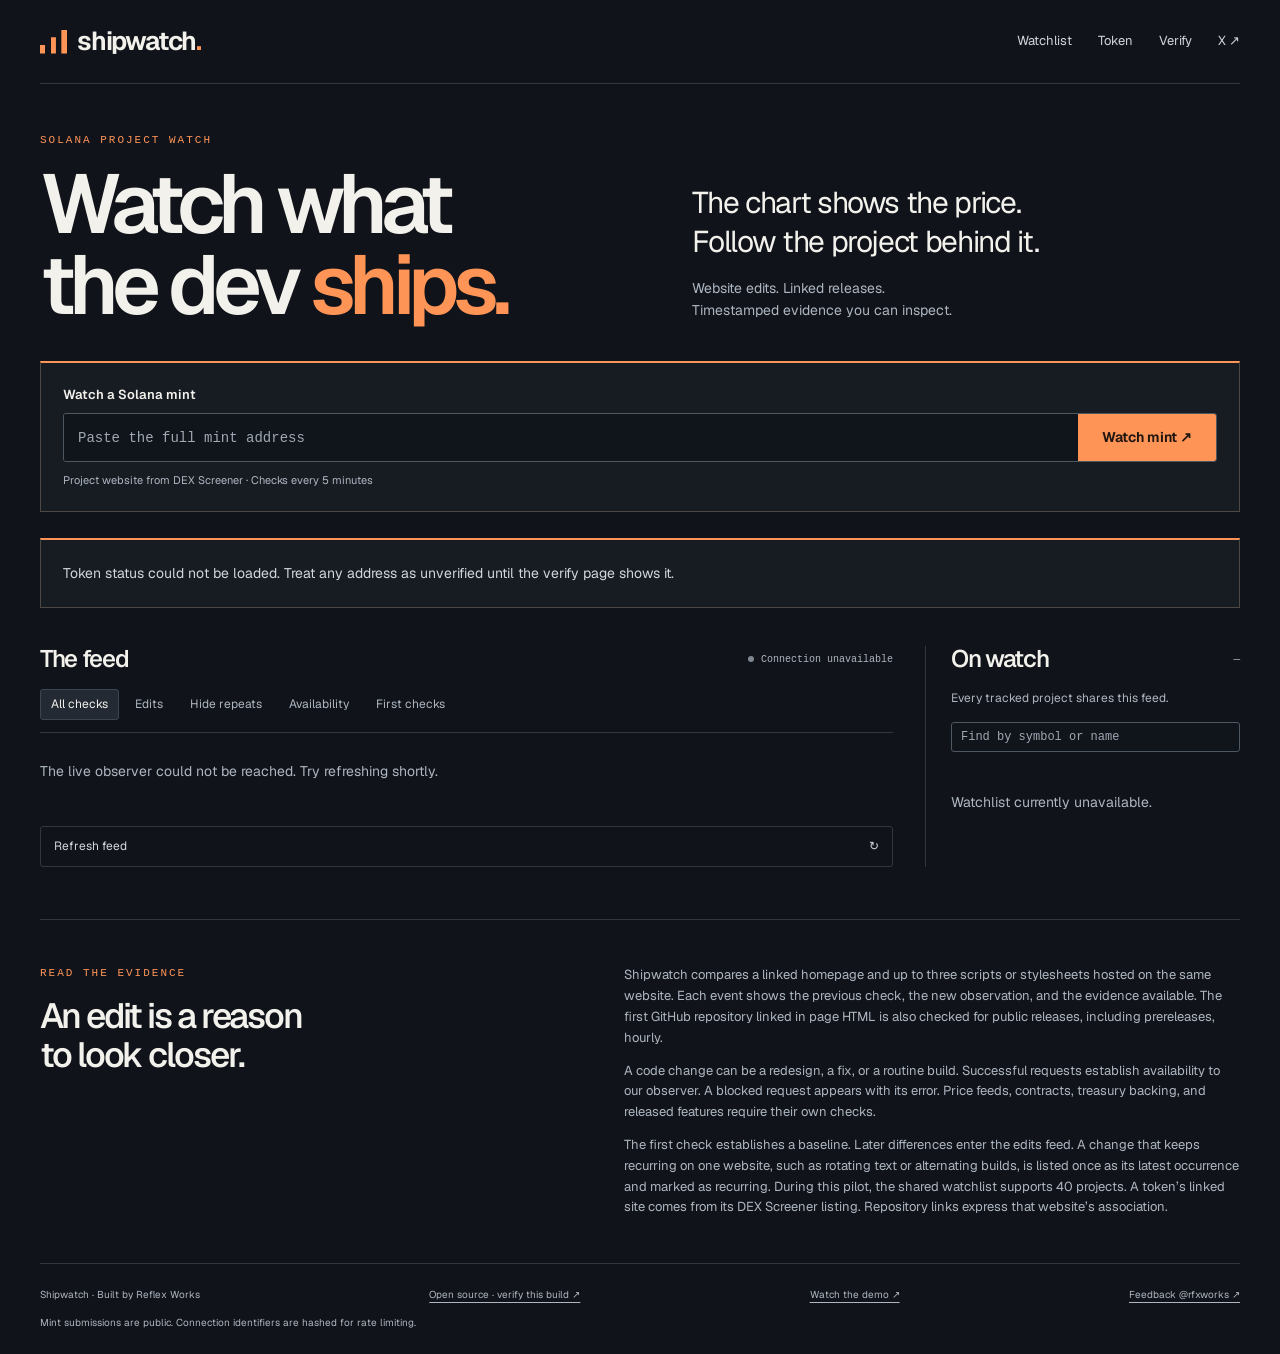
==== site/index.html @ b5063ec0 "Shipwatch 1.2.6: find a project on the watchlist by symbol or name A search field above the watchlis" ====
<!doctype html>
<html lang="en">
<head>
  <meta charset="utf-8">
  <meta name="viewport" content="width=device-width,initial-scale=1">
  <meta name="theme-color" content="#101319">
  <meta name="description" content="Watch the websites behind Solana tokens. Inspect page edits, code asset changes, and availability checks with timestamped evidence.">
  <meta property="og:title" content="Shipwatch — Watch what the dev ships">
  <meta property="og:description" content="Follow a Solana mint. Catch website edits and published code changes. Open the evidence.">
  <meta property="og:url" content="https://shipwatch.bwltd.kr/">
  <meta property="og:image" content="https://shipwatch.bwltd.kr/social.png">
  <meta name="twitter:card" content="summary_large_image">
  <title>Shipwatch — Watch what the dev ships</title>
  <link rel="icon" href="./favicon.png">
  <link rel="stylesheet" href="./style.css">
  <script type="module" src="./app.js"></script>
</head>
<body>
  <header class="header wrap">
    <a href="./" class="brand"><span class="brand-mark" aria-hidden="true"></span>shipwatch<span class="brand-period">.</span></a>
    <nav aria-label="Main"><a href="#watchlist">Watchlist</a><a href="#token">Token</a><a href="./verify.html">Verify</a><a href="https://x.com/rfxworks">X ↗</a></nav>
  </header>
  <main class="wrap">
    <section class="hero">
      <div><p class="eyebrow">SOLANA PROJECT WATCH</p><h1>Watch what<br>the dev <span>ships.</span></h1></div>
      <div class="hero-aside"><p>The chart shows the price.<br>Follow the project behind it.</p><p class="hero-detail">Website edits. Linked releases.<br>Timestamped evidence you can inspect.</p></div>
    </section>
    <form id="watch-form" class="watch-form">
      <label for="mint">Watch a Solana mint</label>
      <div class="watch-input"><input id="mint" name="mint" spellcheck="false" autocomplete="off" placeholder="Paste the full mint address" required minlength="32" maxlength="44"><button id="watch-submit" type="submit">Watch mint <span aria-hidden="true">↗</span></button></div>
      <div class="form-foot"><span>Project website from DEX Screener · Checks every 5 minutes</span><span id="form-status" role="status"></span></div>
    </form>
    <section id="token" class="token-strip" aria-label="Shipwatch token">
      <div id="token-panel" class="token-card" role="status" data-state="loading">Loading token status…</div>
    </section>
    <div class="workspace">
      <section class="feed" aria-labelledby="feed-heading">
        <div class="section-top"><h2 id="feed-heading">The feed</h2><div class="connection"><span id="connection-dot" aria-hidden="true"></span><span id="connection">Connecting</span></div></div>
        <div class="filters" role="group" aria-label="Filter observations">
          <button type="button" data-filter="all" aria-pressed="true" aria-label="All checks">All checks<span class="filter-count" aria-hidden="true"></span></button>
          <button type="button" data-filter="changes" aria-pressed="false" aria-label="Edits">Edits<span class="filter-count" aria-hidden="true"></span></button>
          <button type="button" data-filter="novel" aria-pressed="false" aria-label="Hide repeats">Hide repeats<span class="filter-count" aria-hidden="true"></span></button>
          <button type="button" data-filter="availability" aria-pressed="false" aria-label="Availability">Availability<span class="filter-count" aria-hidden="true"></span></button>
          <button type="button" data-filter="baseline" aria-pressed="false" aria-label="First checks">First checks<span class="filter-count" aria-hidden="true"></span></button>
        </div>
        <p id="project-filter" class="project-filter" hidden></p>
        <div id="feed-status" class="empty" role="status">Loading observations…</div>
        <ol id="events" class="events"></ol>
        <button id="refresh" class="refresh" type="button">Refresh feed <span aria-hidden="true">↻</span></button>
      </section>
      <aside id="watchlist" class="watchlist">
        <div class="section-top"><h2>On watch</h2><span id="watch-count">—</span></div>
        <p class="watchlist-note">Every tracked project shares this feed.</p>
        <input id="watch-search" class="watch-search" type="search" aria-label="Find a project on the watchlist" placeholder="Find by symbol or name" autocomplete="off" spellcheck="false">
        <ul id="targets"></ul>
        <p id="search-empty" class="watchlist-note" role="status" hidden>No project matches.</p>
        <p id="target-status" class="empty">Loading watchlist…</p>
      </aside>
    </div>
    <section class="coverage" id="coverage">
      <div><p class="eyebrow">READ THE EVIDENCE</p><h2>An edit is a reason<br>to look closer.</h2></div>
      <div><p>Shipwatch compares a linked homepage and up to three scripts or stylesheets hosted on the same website. Each event shows the previous check, the new observation, and the evidence available. The first GitHub repository linked in page HTML is also checked for public releases, including prereleases, hourly.</p><p>A code change can be a redesign, a fix, or a routine build. Successful requests establish availability to our observer. A blocked request appears with its error. Price feeds, contracts, treasury backing, and released features require their own checks.</p><p>The first check establishes a baseline. Later differences enter the edits feed. A change that keeps recurring on one website, such as rotating text or alternating builds, is listed once as its latest occurrence and marked as recurring. During this pilot, the shared watchlist supports 40 projects. A token’s linked site comes from its DEX Screener listing. Repository links express that website’s association.</p></div>
    </section>
  </main>
  <footer class="wrap footer"><span>Shipwatch · Built by Reflex Works</span><a id="build-link" href="./verify.html">Open source · verify this build ↗</a><a href="./demo.mp4">Watch the demo ↗</a><a href="https://x.com/rfxworks">Feedback @rfxworks ↗</a><span>Mint submissions are public. Connection identifiers are hashed for rate limiting.</span></footer>
  <noscript>Enable JavaScript to use the live watchlist and change feed.</noscript>
</body>
</html>
---- site/style.css ----
@font-face{font-family:Geist;src:url('./geist.woff2') format('woff2');font-weight:400 700;font-display:swap}
:root{color-scheme:dark;--bg:#101319;--panel:#171c23;--line:#303741;--soft:#aeb6c1;--ink:#f2f1ec;--orange:#ff9457;--green:#b5e97b;--red:#ff8a85;--mono:'Courier New',monospace}
*{box-sizing:border-box}
html{scroll-behavior:smooth}
body{margin:0;background:var(--bg);color:var(--ink);font:15px/1.6 Geist,Arial,sans-serif}
button,input{font:inherit}
button,a,input{touch-action:manipulation}
a{color:inherit;text-underline-offset:4px}
button{cursor:pointer}
:focus-visible{outline:2px solid var(--orange);outline-offset:4px}
[hidden]{display:none!important}
.wrap{width:min(1200px,calc(100% - 80px));margin-inline:auto}
.header{height:84px;display:flex;align-items:center;justify-content:space-between;border-bottom:1px solid var(--line)}
.brand{display:flex;align-items:center;text-decoration:none;font-size:26px;font-weight:650;letter-spacing:-1.2px}
.brand-period{color:var(--orange)}
.brand-mark{height:24px;width:27px;margin-right:10px;background:linear-gradient(90deg,var(--orange) 0 19%,transparent 19% 39%,var(--orange) 39% 59%,transparent 59% 79%,var(--orange) 79%);clip-path:polygon(0 65%,19% 65%,19% 100%,39% 100%,39% 32%,59% 32%,59% 100%,79% 100%,79% 0,100% 0,100% 100%,0 100%)}
nav{display:flex;gap:26px;color:#d0d5dd;font-size:13px}
nav a{text-decoration:none}
nav a:hover{text-decoration:underline}
.hero{display:grid;grid-template-columns:1.1fr 1fr;gap:50px;align-items:end;padding-block:48px 35px}
.eyebrow{font:11px/1.5 var(--mono);letter-spacing:2px;color:var(--orange);margin:0 0 14px}
h1,h2,h3,p{margin:0}
h1{font-size:clamp(55px,6.5vw,94px);letter-spacing:-.075em;line-height:.98;font-weight:600}
h1 span{color:var(--orange)}
.hero-aside{padding-bottom:4px}
.hero-aside>p:first-child{font-size:clamp(21px,2.5vw,30px);line-height:1.3;letter-spacing:-.045em}
.hero-detail{color:var(--soft);margin-top:16px;font-size:14px}
.watch-form{background:var(--panel);padding:22px;border:1px solid #4b4741;border-top:2px solid var(--orange)}
.watch-form>label{display:block;font-size:13px;margin-bottom:8px;font-weight:600}
.watch-input{display:flex;border:1px solid #4e5863;border-radius:3px;overflow:hidden}
.watch-input:focus-within{outline:2px solid var(--orange);outline-offset:2px}
.watch-input input{width:100%;min-width:0;border:0;outline:0;padding:14px;background:#10151b;color:var(--ink);font:14px var(--mono)}
.watch-input input::placeholder{color:#a0a8b3}
.watch-input button{white-space:nowrap;background:var(--orange);color:#20160f;font-size:14px;font-weight:650;border:0;padding:12px 24px}
.watch-input button:hover{background:#ffab7b}
button:disabled{cursor:default;opacity:.65}
.form-foot{display:flex;justify-content:space-between;gap:16px;margin-top:10px;font-size:11px;color:var(--soft)}
#form-status{color:var(--orange);text-align:right;max-width:55%}
#form-status.error{color:var(--red)}
.workspace{display:grid;grid-template-columns:minmax(0,1fr) 315px;gap:32px;margin-top:38px}
.section-top{display:flex;align-items:center;justify-content:space-between;gap:16px;padding-bottom:16px}
h2{font-size:24px;letter-spacing:-.055em;line-height:1.12;font-weight:550}
.connection{display:flex;align-items:center;gap:7px;color:var(--soft);font:10px var(--mono);text-align:right}
#connection-dot{width:6px;height:6px;border-radius:100%;background:#7f8791;flex-shrink:0}
#connection-dot.online{background:var(--green)}
.filters{display:flex;gap:5px;border-bottom:1px solid var(--line);padding-bottom:12px;overflow:auto}
.filters button{border:1px solid transparent;background:none;color:var(--soft);padding:5px 10px;border-radius:3px;font-size:12px;white-space:nowrap}
.filters button[aria-pressed=true]{color:var(--ink);background:#232a33;border-color:#3c4551}
.filter-count{margin-left:6px;font:10px var(--mono);color:var(--soft)}
.filter-count:empty{display:none}
.events{list-style:none;padding:0;margin:0}
.event{border-bottom:1px solid var(--line);padding:20px 0}
.event:target{outline:1px solid var(--orange);outline-offset:7px}
.event-top{display:flex;align-items:center;justify-content:space-between;gap:12px;font:11px var(--mono);color:var(--soft)}
.event-kind{color:var(--orange);display:flex;align-items:center;gap:7px}
.event-kind::before{content:"";display:inline-block;width:6px;height:6px;background:currentColor}
.event-repeat{color:var(--soft);border-left:1px solid var(--line);padding-left:7px;font-size:9px;letter-spacing:.04em}
.event-association{color:#ffd08f;border-left:1px solid var(--line);padding-left:7px;font-size:9px;letter-spacing:.04em}
.event[data-kind=baseline] .event-kind{color:#a8b2be}
.event[data-kind=recovered] .event-kind{color:var(--green)}
.event[data-kind=unavailable] .event-kind{color:var(--red)}
.event h3{font-size:20px;font-weight:550;letter-spacing:-.045em;margin-top:8px;overflow-wrap:anywhere}
.event h3 strong{color:var(--orange);font-size:13px;font-family:var(--mono);font-weight:400;margin-right:8px}
.event-summary{font-size:14px;color:#d1d6dd;margin-top:4px}
.event details{margin-top:13px;font-size:12px}
.event summary{cursor:pointer;color:#d5dce4;list-style:none}
.event summary::after{content:" +";color:var(--orange)}
.event details[open] summary::after{content:" −"}
.evidence{margin-top:10px;background:#191f27;border:1px solid var(--line);padding:14px;color:var(--soft)}
.evidence p+p{margin-top:6px}
.evidence-id{font:10px var(--mono);letter-spacing:.08em;color:var(--orange)}
.recurring-note{border-left:2px solid var(--orange);padding-left:9px;color:#d6dbe2}
.association-note{border-left:2px solid #ffd08f;padding-left:9px;color:#f0d7b4}
.evidence .added{color:var(--green)}
.evidence .removed{color:var(--red)}
.evidence p{overflow-wrap:anywhere}
.evidence a{color:#d9dfe6}
.hash{font-family:var(--mono);font-size:10px}
.event-links{display:flex;flex-wrap:wrap;gap:14px;margin-top:12px;color:#bdc5d0;font-size:11px}
.event-links button{padding:0;border:0;background:none;color:inherit;text-decoration:underline;font-size:inherit}
.empty{font-size:14px;color:var(--soft);padding:27px 0;min-height:70px}
.refresh{width:100%;display:flex;justify-content:space-between;border:1px solid var(--line);background:transparent;color:#d3d9e0;border-radius:3px;padding:10px 13px;margin-top:17px;font-size:12px}
.refresh:hover{background:#1c232c}
.watchlist{min-width:0;border-left:1px solid var(--line);padding-left:25px;scroll-margin-top:20px}
#watch-count{font:11px var(--mono);color:var(--soft)}
.watchlist-note{font-size:12px;color:var(--soft);margin-bottom:14px}
#targets{list-style:none;padding:0;margin:0}
.watch-search{display:block;width:100%;min-width:0;margin-bottom:12px;padding:7px 9px;background:#10151b;border:1px solid #4e5863;border-radius:3px;color:var(--ink);font:12px var(--mono)}
.watch-search::placeholder{color:#a0a8b3}
.target{border-top:1px solid var(--line);padding-block:15px;overflow-wrap:anywhere}
.target-heading{display:flex;justify-content:space-between;align-items:start;gap:10px}
.target h3{font-size:14px;font-weight:550}
.target-status{color:var(--green);font:10px var(--mono);padding-top:4px}
.target-status.unavailable{color:var(--red)}
.target-status.pending{color:#c4ced9}
.target-site{display:inline-block;font-size:12px;color:var(--soft);margin-top:5px;max-width:100%;overflow:hidden;text-overflow:ellipsis;white-space:nowrap}
.target-check{font:10px var(--mono);color:var(--soft);margin-top:7px}
.target-signal{display:block;margin-top:9px;color:var(--orange);font:10px var(--mono)}
.target-error{font-size:11px;color:#e4a29d;margin-top:6px}
.target:target{outline:1px solid var(--orange);outline-offset:7px}
.target-only{display:block;margin-top:9px;padding:0;border:0;background:none;color:#bdc5d0;font-size:11px;text-decoration:underline;text-align:left}
.target-only[aria-pressed=true]{color:var(--orange)}
.project-filter{display:flex;justify-content:space-between;align-items:center;gap:12px;padding:10px 12px;margin-top:12px;background:#191f27;border:1px solid var(--line);border-left:2px solid var(--orange);font-size:13px;overflow-wrap:anywhere}
.project-filter button{flex-shrink:0;padding:0;border:0;background:none;color:#d5dce4;font-size:12px;text-decoration:underline}
.coverage{display:grid;grid-template-columns:1fr 1.2fr;gap:70px;padding:45px 0;border-block:1px solid var(--line);margin-top:52px}
.coverage h2{font-size:35px;letter-spacing:-.06em}
.coverage>div>p:not(.eyebrow){color:var(--soft);font-size:13px}
.coverage>div>p+p{margin-top:12px}
.footer{display:flex;flex-wrap:wrap;justify-content:space-between;gap:12px;padding-block:23px;font-size:10px;color:var(--soft)}
.footer>span:last-child{width:100%}
@media(max-width:950px){.workspace{grid-template-columns:minmax(0,1fr) 260px;gap:24px}.hero{gap:25px}.watchlist{padding-left:20px}}
@media(max-width:680px){
 .wrap{width:calc(100% - 32px)}.header{height:65px}.brand{font-size:22px}.brand-mark{width:22px;height:21px}nav{gap:13px;font-size:11px}
 .hero{grid-template-columns:1fr;gap:22px;padding-block:33px 27px}h1{font-size:66px}.hero-aside{display:flex;gap:18px;align-items:start}.hero-aside>p:first-child{font-size:20px}.hero-detail{font-size:12px;margin:0;max-width:48%}
 .watch-form{padding:14px}.watch-input input{font-size:12px;padding:12px 9px}.watch-input button{padding:12px;font-size:12px}.form-foot{flex-direction:column;gap:5px}.form-foot>span:last-child{max-width:100%;text-align:left}.workspace{grid-template-columns:minmax(0,1fr);gap:30px;margin-top:29px}.feed{min-width:0}
 .watchlist{border-left:0;border-top:1px solid var(--line);padding:23px 0 0}.coverage{grid-template-columns:1fr;gap:24px;padding-block:31px;margin-top:35px}.coverage h2{font-size:32px}.event h3{font-size:19px}.connection{font-size:9px}
}
@media(max-width:360px){.hero-aside{display:block}.hero-detail{margin-top:12px;max-width:none}h1{font-size:59px}.filters button{padding-inline:7px}nav{gap:9px}}
@media(prefers-reduced-motion:reduce){html{scroll-behavior:auto}}
.verify-hero{padding-block:48px 34px;border-bottom:1px solid var(--line)}
.verify-lede{max-width:640px;margin-top:22px;color:#d0d5dd;font-size:17px;line-height:1.5}
.verify-block{display:grid;grid-template-columns:260px minmax(0,1fr);gap:48px;padding-block:36px;border-bottom:1px solid var(--line)}
.verify-label h2{font-size:22px}
.verify-body{min-width:0}
.verify-note{margin-top:14px;font-size:12px;color:var(--soft);max-width:660px}
.verify-note a{color:#d9dfe6}
code{font:12px var(--mono);color:#d9dfe6;background:#1c232c;padding:1px 5px;border-radius:2px}
.token-card{background:var(--panel);border:1px solid #4b4741;border-top:2px solid var(--orange);padding:22px;font-size:14px;color:#d1d6dd}
.token-card p+p{margin-top:8px}
.token-tag{font:11px var(--mono);letter-spacing:2px;color:var(--orange)}
.token-card[data-state=live]{border-top-color:var(--green)}
.token-card[data-state=live] .token-tag{color:var(--green)}
.token-headline{font-size:24px;letter-spacing:-.045em;color:var(--ink);font-weight:550;line-height:1.2}
.token-mint{font:15px var(--mono);color:var(--ink);overflow-wrap:anywhere;background:#10151b;border:1px solid #4e5863;border-radius:3px;padding:12px}
.token-links{display:flex;flex-wrap:wrap;gap:16px;font-size:12px;align-items:center}
.token-links button{background:var(--orange);color:#20160f;border:0;border-radius:3px;padding:8px 14px;font-size:12px;font-weight:650}
.token-card .facts{margin-block:14px}
.token-strip{margin-top:26px;scroll-margin-top:20px}
.token-strip .token-card{display:grid;grid-template-columns:minmax(0,.8fr) minmax(0,1.3fr);gap:32px;align-items:start}
.token-strip .token-card[data-state=loading],.token-strip .token-card[data-state=unknown]{display:block}
.token-strip .token-headline{margin-top:10px;font-size:28px}
.token-when{font:11px var(--mono);color:var(--soft)}
.token-mint a{text-decoration:none}
.token-mint a:hover{text-decoration:underline}
.token-detail p+p{margin-top:10px}
@media(max-width:820px){.token-strip .token-card{grid-template-columns:1fr;gap:16px}.token-strip .token-headline{font-size:24px}.token-strip .token-mint{font-size:13px;padding:10px}}
.facts{margin:0;border-top:1px solid var(--line)}
.facts>div{display:grid;grid-template-columns:150px minmax(0,1fr);gap:16px;padding:10px 0;border-bottom:1px solid var(--line);font-size:13px}
.facts dt{color:var(--soft);font:11px/1.9 var(--mono);letter-spacing:.04em;text-transform:uppercase}
.facts dd{margin:0;overflow-wrap:anywhere;color:#d9dfe6}
.facts .hash{font-size:11px}
.verify-result{font-size:15px;padding:12px 14px;border:1px solid var(--line);border-left:3px solid #7f8791;background:#171c23;color:#d1d6dd;margin-bottom:16px}
.verify-result.ok{border-left-color:var(--green);color:var(--ink)}
.verify-result.warn{border-left-color:#ffd08f}
.verify-result.bad{border-left-color:var(--red);color:var(--ink)}
.hash-table{width:100%;border-collapse:collapse;font-size:12px}
.hash-table th{text-align:left;font:10px var(--mono);letter-spacing:.08em;text-transform:uppercase;color:var(--soft);font-weight:400;padding:0 12px 8px 0;border-bottom:1px solid var(--line)}
.hash-table td{padding:8px 12px 8px 0;border-bottom:1px solid var(--line);vertical-align:top;overflow-wrap:anywhere}
.hash-table td:last-child{white-space:nowrap;font:11px var(--mono)}
.hash-table .ok{color:var(--green)}
.hash-table .bad{color:var(--red)}
.hash-table .pending{color:var(--soft)}
.commands{margin:0;background:#10151b;border:1px solid var(--line);padding:16px;overflow-x:auto;font:12px/1.7 var(--mono);color:#d9dfe6;white-space:pre}
@media(max-width:820px){.verify-block{grid-template-columns:1fr;gap:16px;padding-block:28px}.verify-lede{font-size:15px}.facts>div{grid-template-columns:1fr;gap:2px}.hash-table td:nth-child(2),.hash-table th:nth-child(2){display:none}}
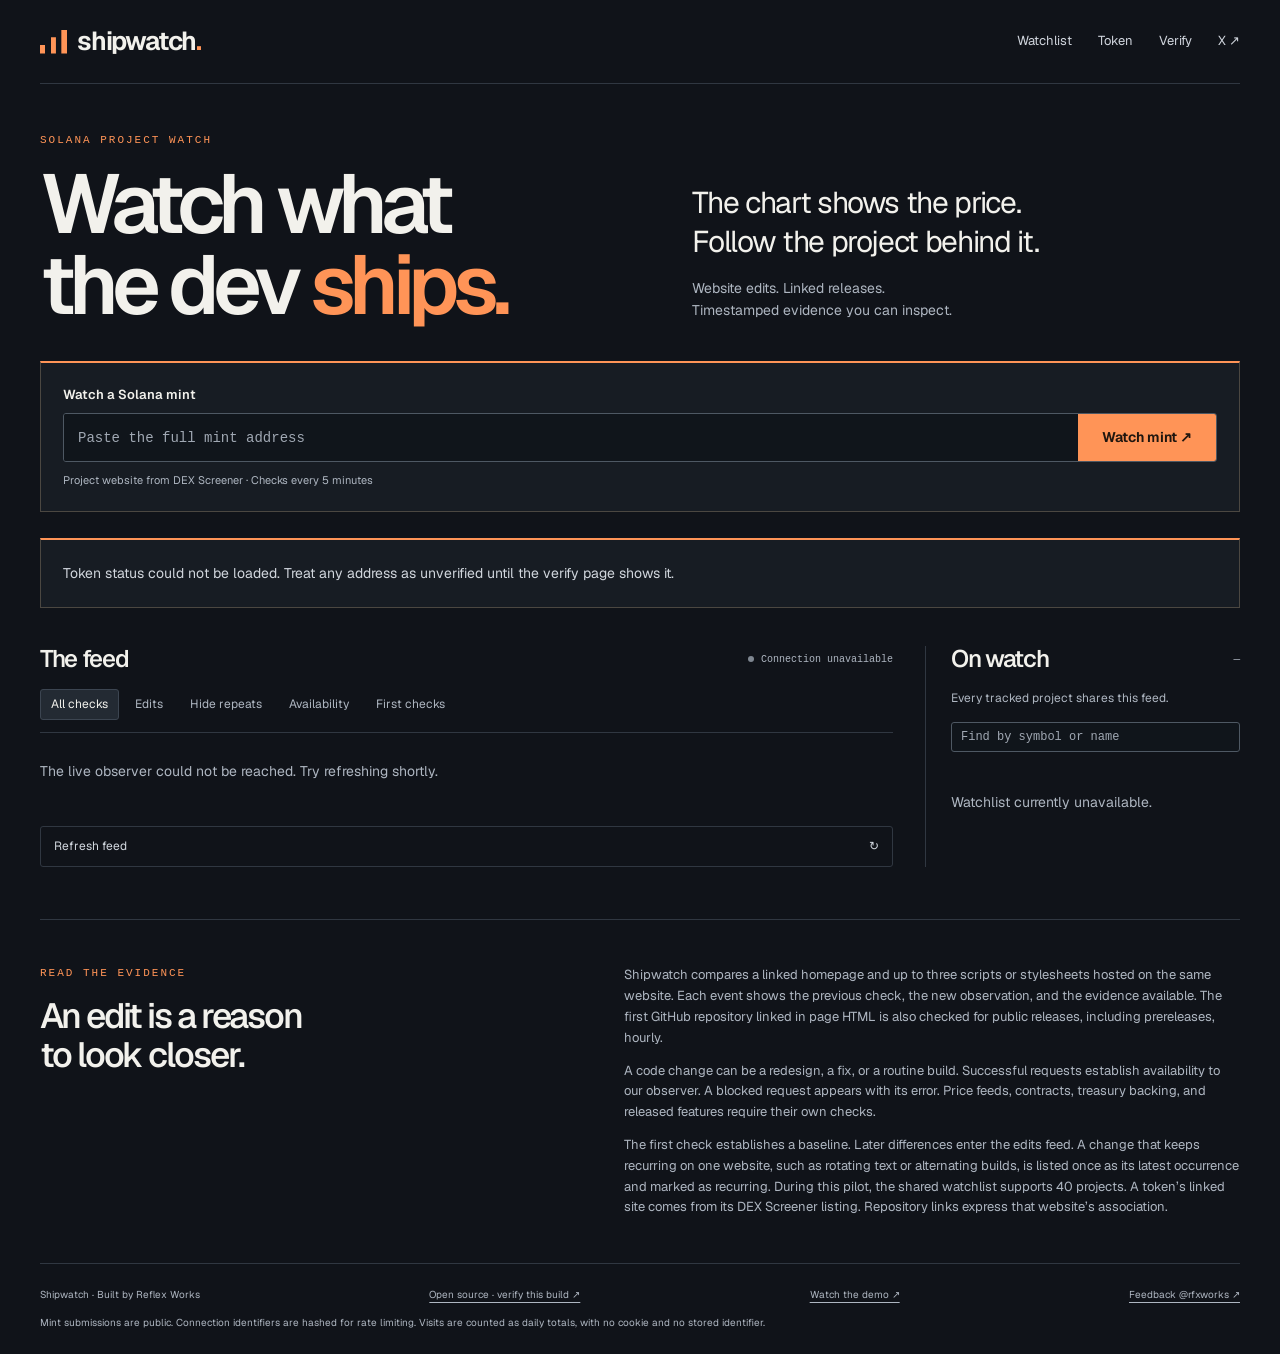
==== commit c6fe23d1: "Shipwatch 1.2.10: count visits without cookies or stored identifiers The site now counts how often i" ====
--- a/site/index.html
+++ b/site/index.html
@@ -14,6 +14,7 @@
   <link rel="icon" href="./favicon.png">
   <link rel="stylesheet" href="./style.css">
   <script type="module" src="./app.js"></script>
+  <script type="module" src="./visit.js"></script>
 </head>
 <body>
   <header class="header wrap">
@@ -62,7 +63,7 @@
       <div><p>Shipwatch compares a linked homepage and up to three scripts or stylesheets hosted on the same website. Each event shows the previous check, the new observation, and the evidence available. The first GitHub repository linked in page HTML is also checked for public releases, including prereleases, hourly.</p><p>A code change can be a redesign, a fix, or a routine build. Successful requests establish availability to our observer. A blocked request appears with its error. Price feeds, contracts, treasury backing, and released features require their own checks.</p><p>The first check establishes a baseline. Later differences enter the edits feed. A change that keeps recurring on one website, such as rotating text or alternating builds, is listed once as its latest occurrence and marked as recurring. During this pilot, the shared watchlist supports 40 projects. A token’s linked site comes from its DEX Screener listing. Repository links express that website’s association.</p></div>
     </section>
   </main>
-  <footer class="wrap footer"><span>Shipwatch · Built by Reflex Works</span><a id="build-link" href="./verify.html">Open source · verify this build ↗</a><a href="./demo.mp4">Watch the demo ↗</a><a href="https://x.com/rfxworks">Feedback @rfxworks ↗</a><span>Mint submissions are public. Connection identifiers are hashed for rate limiting.</span></footer>
+  <footer class="wrap footer"><span>Shipwatch · Built by Reflex Works</span><a id="build-link" href="./verify.html">Open source · verify this build ↗</a><a href="./demo.mp4">Watch the demo ↗</a><a href="https://x.com/rfxworks">Feedback @rfxworks ↗</a><span>Mint submissions are public. Connection identifiers are hashed for rate limiting. Visits are counted as daily totals, with no cookie and no stored identifier.</span></footer>
   <noscript>Enable JavaScript to use the live watchlist and change feed.</noscript>
 </body>
 </html>
--- a/site/style.css
+++ b/site/style.css
@@ -94,8 +94,11 @@
 .target-status.unavailable{color:var(--red)}
 .target-status.pending{color:#c4ced9}
 .target-site{display:inline-block;font-size:12px;color:var(--soft);margin-top:5px;max-width:100%;overflow:hidden;text-overflow:ellipsis;white-space:nowrap}
+.target-links{display:flex;flex-wrap:wrap;gap:4px 12px;margin-top:4px;font-size:11px;color:#bdc5d0;min-width:0;overflow-wrap:anywhere}
 .target-check{font:10px var(--mono);color:var(--soft);margin-top:7px}
 .target-signal{display:block;margin-top:9px;color:var(--orange);font:10px var(--mono)}
+.target-unchanged{margin-top:9px;font:10px var(--mono);color:var(--soft);min-width:0;overflow-wrap:anywhere}
+.target-reason{font-size:12px;color:var(--ink);margin-top:8px;min-width:0;overflow-wrap:anywhere}
 .target-error{font-size:11px;color:#e4a29d;margin-top:6px}
 .target:target{outline:1px solid var(--orange);outline-offset:7px}
 .target-only{display:block;margin-top:9px;padding:0;border:0;background:none;color:#bdc5d0;font-size:11px;text-decoration:underline;text-align:left}
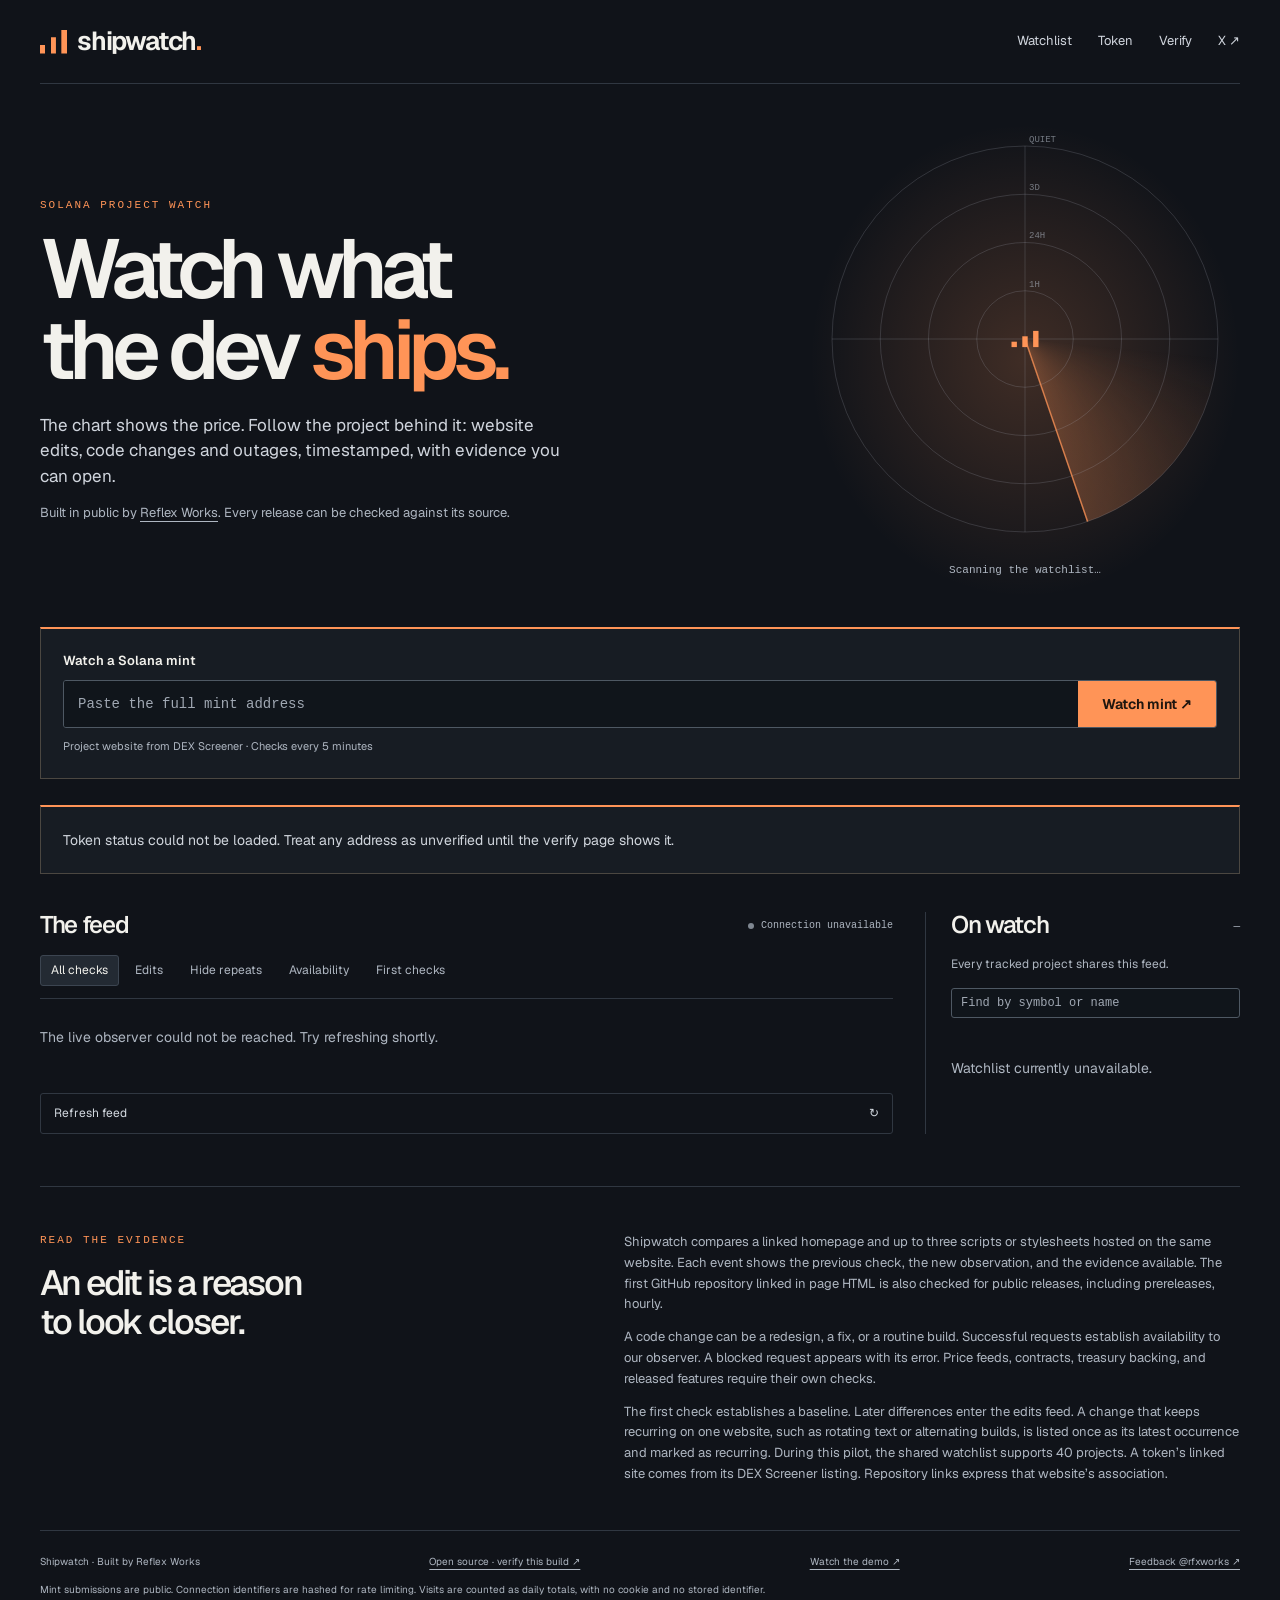
==== commit 7ec743eb: "Shipwatch 1.3.0: a live radar of the watchlist on the home page The home page now opens with a radar" ====
--- a/site/index.html
+++ b/site/index.html
@@ -23,8 +23,16 @@
   </header>
   <main class="wrap">
     <section class="hero">
-      <div><p class="eyebrow">SOLANA PROJECT WATCH</p><h1>Watch what<br>the dev <span>ships.</span></h1></div>
-      <div class="hero-aside"><p>The chart shows the price.<br>Follow the project behind it.</p><p class="hero-detail">Website edits. Linked releases.<br>Timestamped evidence you can inspect.</p></div>
+      <div class="hero-copy">
+        <p class="eyebrow">SOLANA PROJECT WATCH</p>
+        <h1>Watch what<br>the dev <span>ships.</span></h1>
+        <p class="hero-lede">The chart shows the price. Follow the project behind it: website edits, code changes and outages, timestamped, with evidence you can open.</p>
+        <p class="hero-maker">Built in public by <a href="https://x.com/rfxworks">Reflex Works</a>. <span id="hero-release">Every release can be checked against its source.</span></p>
+      </div>
+      <div class="radar">
+        <canvas id="radar" role="img" aria-label="Radar of the watched projects. Each dot is one project; the nearer the centre, the more recently its site changed. The watchlist below holds the same information as text."></canvas>
+        <p id="radar-readout" class="radar-readout" role="status">Scanning the watchlist…</p>
+      </div>
     </section>
     <form id="watch-form" class="watch-form">
       <label for="mint">Watch a Solana mint</label>
--- a/site/style.css
+++ b/site/style.css
@@ -17,14 +17,18 @@
 nav{display:flex;gap:26px;color:#d0d5dd;font-size:13px}
 nav a{text-decoration:none}
 nav a:hover{text-decoration:underline}
-.hero{display:grid;grid-template-columns:1.1fr 1fr;gap:50px;align-items:end;padding-block:48px 35px}
+.hero{display:grid;grid-template-columns:1.1fr 1fr;gap:50px;align-items:center;padding-block:40px 30px}
 .eyebrow{font:11px/1.5 var(--mono);letter-spacing:2px;color:var(--orange);margin:0 0 14px}
 h1,h2,h3,p{margin:0}
 h1{font-size:clamp(55px,6.5vw,94px);letter-spacing:-.075em;line-height:.98;font-weight:600}
 h1 span{color:var(--orange)}
-.hero-aside{padding-bottom:4px}
-.hero-aside>p:first-child{font-size:clamp(21px,2.5vw,30px);line-height:1.3;letter-spacing:-.045em}
-.hero-detail{color:var(--soft);margin-top:16px;font-size:14px}
+.hero-copy{min-width:0}
+.hero-lede{margin-top:22px;max-width:520px;color:#d0d5dd;font-size:17px;line-height:1.5}
+.hero-maker{margin-top:14px;font-size:13px;color:var(--soft)}
+.radar{position:relative;justify-self:end;width:min(100%,430px);min-width:0}
+.radar::before{content:"";position:absolute;inset:0;background:radial-gradient(closest-side,rgba(255,148,87,.20),transparent 100%);pointer-events:none}
+.radar canvas{position:relative;display:block;width:100%;aspect-ratio:1;touch-action:manipulation}
+.radar-readout{position:relative;margin-top:8px;min-height:3.2em;font:11px/1.6 var(--mono);color:var(--soft);text-align:center;overflow-wrap:anywhere}
 .watch-form{background:var(--panel);padding:22px;border:1px solid #4b4741;border-top:2px solid var(--orange)}
 .watch-form>label{display:block;font-size:13px;margin-bottom:8px;font-weight:600}
 .watch-input{display:flex;border:1px solid #4e5863;border-radius:3px;overflow:hidden}
@@ -114,11 +118,11 @@
 @media(max-width:950px){.workspace{grid-template-columns:minmax(0,1fr) 260px;gap:24px}.hero{gap:25px}.watchlist{padding-left:20px}}
 @media(max-width:680px){
  .wrap{width:calc(100% - 32px)}.header{height:65px}.brand{font-size:22px}.brand-mark{width:22px;height:21px}nav{gap:13px;font-size:11px}
- .hero{grid-template-columns:1fr;gap:22px;padding-block:33px 27px}h1{font-size:66px}.hero-aside{display:flex;gap:18px;align-items:start}.hero-aside>p:first-child{font-size:20px}.hero-detail{font-size:12px;margin:0;max-width:48%}
+ .hero{grid-template-columns:1fr;gap:18px;padding-block:30px 22px}h1{font-size:66px}.hero-lede{font-size:15px;margin-top:16px}.radar{justify-self:center;width:min(100%,340px)}
  .watch-form{padding:14px}.watch-input input{font-size:12px;padding:12px 9px}.watch-input button{padding:12px;font-size:12px}.form-foot{flex-direction:column;gap:5px}.form-foot>span:last-child{max-width:100%;text-align:left}.workspace{grid-template-columns:minmax(0,1fr);gap:30px;margin-top:29px}.feed{min-width:0}
  .watchlist{border-left:0;border-top:1px solid var(--line);padding:23px 0 0}.coverage{grid-template-columns:1fr;gap:24px;padding-block:31px;margin-top:35px}.coverage h2{font-size:32px}.event h3{font-size:19px}.connection{font-size:9px}
 }
-@media(max-width:360px){.hero-aside{display:block}.hero-detail{margin-top:12px;max-width:none}h1{font-size:59px}.filters button{padding-inline:7px}nav{gap:9px}}
+@media(max-width:360px){h1{font-size:59px}.filters button{padding-inline:7px}nav{gap:9px}}
 @media(prefers-reduced-motion:reduce){html{scroll-behavior:auto}}
 .verify-hero{padding-block:48px 34px;border-bottom:1px solid var(--line)}
 .verify-lede{max-width:640px;margin-top:22px;color:#d0d5dd;font-size:17px;line-height:1.5}
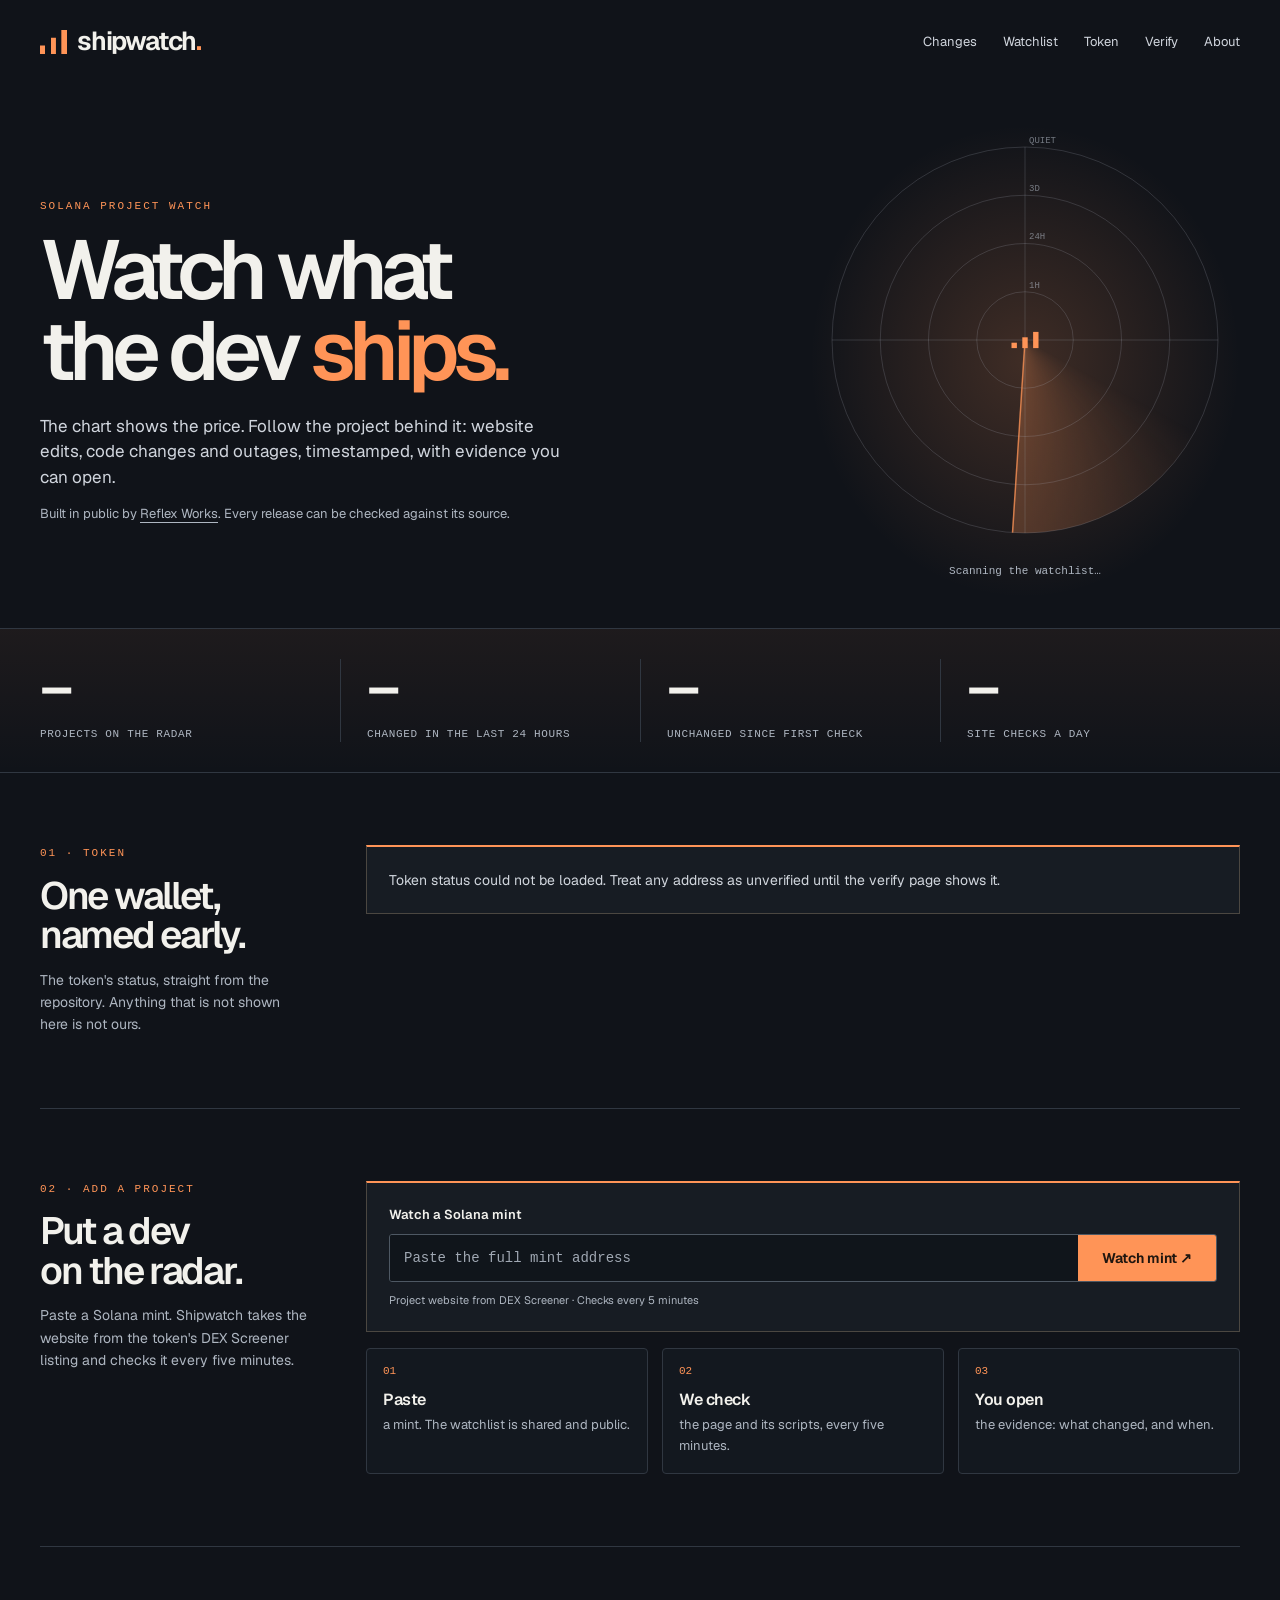
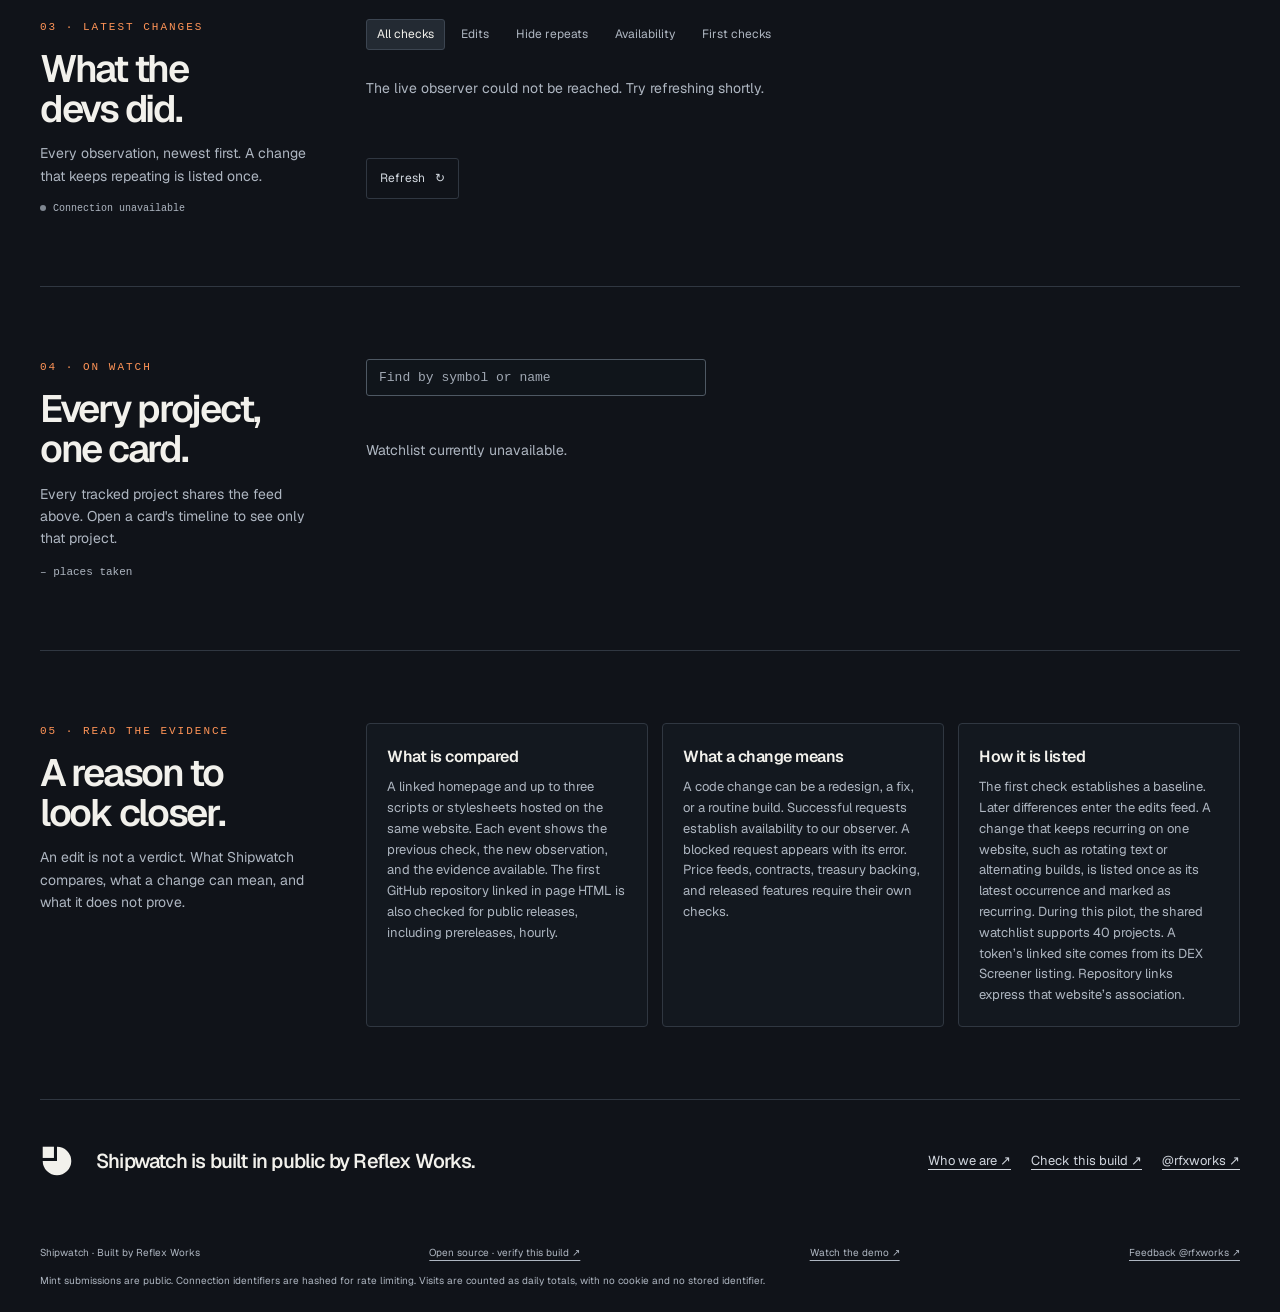
==== commit 93cfa8ac: "Shipwatch 1.4.0: the home page in blocks, and a page about Reflex Works The home page is now a seque" ====
--- a/site/index.html
+++ b/site/index.html
@@ -13,62 +13,120 @@
   <title>Shipwatch — Watch what the dev ships</title>
   <link rel="icon" href="./favicon.png">
   <link rel="stylesheet" href="./style.css">
+  <script type="module" src="./motion.js"></script>
   <script type="module" src="./app.js"></script>
   <script type="module" src="./visit.js"></script>
 </head>
 <body>
-  <header class="header wrap">
-    <a href="./" class="brand"><span class="brand-mark" aria-hidden="true"></span>shipwatch<span class="brand-period">.</span></a>
-    <nav aria-label="Main"><a href="#watchlist">Watchlist</a><a href="#token">Token</a><a href="./verify.html">Verify</a><a href="https://x.com/rfxworks">X ↗</a></nav>
+  <div class="progress" aria-hidden="true"></div>
+  <header class="header" id="top">
+    <div class="wrap header-in">
+      <a href="./" class="brand"><span class="brand-mark" aria-hidden="true"></span>shipwatch<span class="brand-period">.</span></a>
+      <nav aria-label="Main"><a href="#changes" data-spy="changes">Changes</a><a href="#watchlist" data-spy="watching">Watchlist</a><a href="#token" data-spy="token">Token</a><a href="./verify.html">Verify</a><a href="./about.html">About</a></nav>
+    </div>
   </header>
-  <main class="wrap">
-    <section class="hero">
+  <main>
+    <section class="hero wrap">
       <div class="hero-copy">
         <p class="eyebrow">SOLANA PROJECT WATCH</p>
         <h1>Watch what<br>the dev <span>ships.</span></h1>
         <p class="hero-lede">The chart shows the price. Follow the project behind it: website edits, code changes and outages, timestamped, with evidence you can open.</p>
-        <p class="hero-maker">Built in public by <a href="https://x.com/rfxworks">Reflex Works</a>. <span id="hero-release">Every release can be checked against its source.</span></p>
+        <p class="hero-maker">Built in public by <a href="./about.html">Reflex Works</a>. <span id="hero-release">Every release can be checked against its source.</span></p>
       </div>
       <div class="radar">
         <canvas id="radar" role="img" aria-label="Radar of the watched projects. Each dot is one project; the nearer the centre, the more recently its site changed. The watchlist below holds the same information as text."></canvas>
         <p id="radar-readout" class="radar-readout" role="status">Scanning the watchlist…</p>
       </div>
     </section>
-    <form id="watch-form" class="watch-form">
-      <label for="mint">Watch a Solana mint</label>
-      <div class="watch-input"><input id="mint" name="mint" spellcheck="false" autocomplete="off" placeholder="Paste the full mint address" required minlength="32" maxlength="44"><button id="watch-submit" type="submit">Watch mint <span aria-hidden="true">↗</span></button></div>
-      <div class="form-foot"><span>Project website from DEX Screener · Checks every 5 minutes</span><span id="form-status" role="status"></span></div>
-    </form>
-    <section id="token" class="token-strip" aria-label="Shipwatch token">
-      <div id="token-panel" class="token-card" role="status" data-state="loading">Loading token status…</div>
+
+    <section class="band" aria-label="At a glance">
+      <dl class="stats wrap reveal">
+        <div><dd data-stat="projects">–</dd><dt>projects on the radar</dt></div>
+        <div><dd data-stat="changed">–</dd><dt>changed in the last 24 hours</dt></div>
+        <div><dd data-stat="unchanged">–</dd><dt>unchanged since first check</dt></div>
+        <div><dd data-stat="checks">–</dd><dt>site checks a day</dt></div>
+      </dl>
     </section>
-    <div class="workspace">
-      <section class="feed" aria-labelledby="feed-heading">
-        <div class="section-top"><h2 id="feed-heading">The feed</h2><div class="connection"><span id="connection-dot" aria-hidden="true"></span><span id="connection">Connecting</span></div></div>
-        <div class="filters" role="group" aria-label="Filter observations">
-          <button type="button" data-filter="all" aria-pressed="true" aria-label="All checks">All checks<span class="filter-count" aria-hidden="true"></span></button>
-          <button type="button" data-filter="changes" aria-pressed="false" aria-label="Edits">Edits<span class="filter-count" aria-hidden="true"></span></button>
-          <button type="button" data-filter="novel" aria-pressed="false" aria-label="Hide repeats">Hide repeats<span class="filter-count" aria-hidden="true"></span></button>
-          <button type="button" data-filter="availability" aria-pressed="false" aria-label="Availability">Availability<span class="filter-count" aria-hidden="true"></span></button>
-          <button type="button" data-filter="baseline" aria-pressed="false" aria-label="First checks">First checks<span class="filter-count" aria-hidden="true"></span></button>
-        </div>
-        <p id="project-filter" class="project-filter" hidden></p>
-        <div id="feed-status" class="empty" role="status">Loading observations…</div>
-        <ol id="events" class="events"></ol>
-        <button id="refresh" class="refresh" type="button">Refresh feed <span aria-hidden="true">↻</span></button>
-      </section>
-      <aside id="watchlist" class="watchlist">
-        <div class="section-top"><h2>On watch</h2><span id="watch-count">—</span></div>
-        <p class="watchlist-note">Every tracked project shares this feed.</p>
-        <input id="watch-search" class="watch-search" type="search" aria-label="Find a project on the watchlist" placeholder="Find by symbol or name" autocomplete="off" spellcheck="false">
-        <ul id="targets"></ul>
-        <p id="search-empty" class="watchlist-note" role="status" hidden>No project matches.</p>
-        <p id="target-status" class="empty">Loading watchlist…</p>
-      </aside>
-    </div>
-    <section class="coverage" id="coverage">
-      <div><p class="eyebrow">READ THE EVIDENCE</p><h2>An edit is a reason<br>to look closer.</h2></div>
-      <div><p>Shipwatch compares a linked homepage and up to three scripts or stylesheets hosted on the same website. Each event shows the previous check, the new observation, and the evidence available. The first GitHub repository linked in page HTML is also checked for public releases, including prereleases, hourly.</p><p>A code change can be a redesign, a fix, or a routine build. Successful requests establish availability to our observer. A blocked request appears with its error. Price feeds, contracts, treasury backing, and released features require their own checks.</p><p>The first check establishes a baseline. Later differences enter the edits feed. A change that keeps recurring on one website, such as rotating text or alternating builds, is listed once as its latest occurrence and marked as recurring. During this pilot, the shared watchlist supports 40 projects. A token’s linked site comes from its DEX Screener listing. Repository links express that website’s association.</p></div>
+
+    <section id="token" class="block wrap" data-section="token" aria-labelledby="token-heading">
+      <div class="block-label reveal"><p class="eyebrow">01 · TOKEN</p><h2 id="token-heading">One wallet,<br>named early.</h2><p class="block-lede">The token's status, straight from the repository. Anything that is not shown here is not ours.</p></div>
+      <div class="block-body token-strip reveal"><div id="token-panel" class="token-card" role="status" data-state="loading">Loading token status…</div></div>
+    </section>
+
+    <section id="add" class="block wrap" aria-labelledby="add-heading">
+      <div class="block-label reveal"><p class="eyebrow">02 · ADD A PROJECT</p><h2 id="add-heading">Put a dev<br>on the radar.</h2><p class="block-lede">Paste a Solana mint. Shipwatch takes the website from the token's DEX Screener listing and checks it every five minutes.</p></div>
+      <div class="block-body reveal">
+        <form id="watch-form" class="watch-form">
+          <label for="mint">Watch a Solana mint</label>
+          <div class="watch-input"><input id="mint" name="mint" spellcheck="false" autocomplete="off" placeholder="Paste the full mint address" required minlength="32" maxlength="44"><button id="watch-submit" type="submit">Watch mint <span aria-hidden="true">↗</span></button></div>
+          <div class="form-foot"><span>Project website from DEX Screener · Checks every 5 minutes</span><span id="form-status" role="status"></span></div>
+        </form>
+        <ol class="steps">
+          <li><b>Paste</b><span>a mint. The watchlist is shared and public.</span></li>
+          <li><b>We check</b><span>the page and its scripts, every five minutes.</span></li>
+          <li><b>You open</b><span>the evidence: what changed, and when.</span></li>
+        </ol>
+      </div>
+    </section>
+
+    <section id="changes" class="block wrap" data-section="changes">
+      <div class="block-label reveal">
+        <p class="eyebrow">03 · LATEST CHANGES</p>
+        <h2 id="feed-heading">What the<br>devs did.</h2>
+        <p class="block-lede">Every observation, newest first. A change that keeps repeating is listed once.</p>
+        <div class="connection"><span id="connection-dot" aria-hidden="true"></span><span id="connection">Connecting</span></div>
+      </div>
+      <div class="block-body">
+        <section class="feed" aria-labelledby="feed-heading">
+          <div class="filters" role="group" aria-label="Filter observations">
+            <button type="button" data-filter="all" aria-pressed="true" aria-label="All checks">All checks<span class="filter-count" aria-hidden="true"></span></button>
+            <button type="button" data-filter="changes" aria-pressed="false" aria-label="Edits">Edits<span class="filter-count" aria-hidden="true"></span></button>
+            <button type="button" data-filter="novel" aria-pressed="false" aria-label="Hide repeats">Hide repeats<span class="filter-count" aria-hidden="true"></span></button>
+            <button type="button" data-filter="availability" aria-pressed="false" aria-label="Availability">Availability<span class="filter-count" aria-hidden="true"></span></button>
+            <button type="button" data-filter="baseline" aria-pressed="false" aria-label="First checks">First checks<span class="filter-count" aria-hidden="true"></span></button>
+          </div>
+          <p id="project-filter" class="project-filter" hidden></p>
+          <div id="feed-status" class="empty" role="status">Loading observations…</div>
+          <ol id="events" class="events"></ol>
+          <div class="more-row">
+            <button id="more-events" class="more" type="button" hidden>Show more</button>
+            <button id="refresh" class="refresh" type="button">Refresh <span aria-hidden="true">↻</span></button>
+          </div>
+        </section>
+      </div>
+    </section>
+
+    <section id="watching" class="block wrap" data-section="watching">
+      <div class="block-label reveal">
+        <p class="eyebrow">04 · ON WATCH</p>
+        <h2>Every project,<br>one card.</h2>
+        <p class="block-lede">Every tracked project shares the feed above. Open a card's timeline to see only that project.</p>
+        <p class="block-count"><span id="watch-count">–</span> places taken</p>
+      </div>
+      <div class="block-body">
+        <aside id="watchlist" class="watchlist">
+          <input id="watch-search" class="watch-search" type="search" aria-label="Find a project on the watchlist" placeholder="Find by symbol or name" autocomplete="off" spellcheck="false">
+          <ul id="targets"></ul>
+          <p id="search-empty" class="watchlist-note" role="status" hidden>No project matches.</p>
+          <p id="target-status" class="empty">Loading watchlist…</p>
+          <button id="more-targets" class="more" type="button" hidden>Show all</button>
+        </aside>
+      </div>
+    </section>
+
+    <section class="block wrap" id="coverage">
+      <div class="block-label reveal"><p class="eyebrow">05 · READ THE EVIDENCE</p><h2>A reason to<br>look closer.</h2><p class="block-lede">An edit is not a verdict. What Shipwatch compares, what a change can mean, and what it does not prove.</p></div>
+      <div class="block-body cards reveal">
+        <article><h3>What is compared</h3><p>A linked homepage and up to three scripts or stylesheets hosted on the same website. Each event shows the previous check, the new observation, and the evidence available. The first GitHub repository linked in page HTML is also checked for public releases, including prereleases, hourly.</p></article>
+        <article><h3>What a change means</h3><p>A code change can be a redesign, a fix, or a routine build. Successful requests establish availability to our observer. A blocked request appears with its error. Price feeds, contracts, treasury backing, and released features require their own checks.</p></article>
+        <article><h3>How it is listed</h3><p>The first check establishes a baseline. Later differences enter the edits feed. A change that keeps recurring on one website, such as rotating text or alternating builds, is listed once as its latest occurrence and marked as recurring. During this pilot, the shared watchlist supports 40 projects. A token’s linked site comes from its DEX Screener listing. Repository links express that website’s association.</p></article>
+      </div>
+    </section>
+
+    <section class="maker wrap reveal" aria-label="Who builds this">
+      <svg class="maker-mark" viewBox="0 0 100 100" aria-hidden="true"><path d="M50 50 L50 8 A42 42 0 1 1 8 50 Z" fill="currentColor"/><rect x="8" y="8" width="33" height="33" fill="currentColor"/></svg>
+      <p class="maker-line">Shipwatch is built in public by Reflex Works.</p>
+      <p class="maker-links"><a href="./about.html">Who we are ↗</a><a href="./verify.html">Check this build ↗</a><a href="https://x.com/rfxworks">@rfxworks ↗</a></p>
     </section>
   </main>
   <footer class="wrap footer"><span>Shipwatch · Built by Reflex Works</span><a id="build-link" href="./verify.html">Open source · verify this build ↗</a><a href="./demo.mp4">Watch the demo ↗</a><a href="https://x.com/rfxworks">Feedback @rfxworks ↗</a><span>Mint submissions are public. Connection identifiers are hashed for rate limiting. Visits are counted as daily totals, with no cookie and no stored identifier.</span></footer>
--- a/site/style.css
+++ b/site/style.css
@@ -169,3 +169,89 @@
 .hash-table .pending{color:var(--soft)}
 .commands{margin:0;background:#10151b;border:1px solid var(--line);padding:16px;overflow-x:auto;font:12px/1.7 var(--mono);color:#d9dfe6;white-space:pre}
 @media(max-width:820px){.verify-block{grid-template-columns:1fr;gap:16px;padding-block:28px}.verify-lede{font-size:15px}.facts>div{grid-template-columns:1fr;gap:2px}.hash-table td:nth-child(2),.hash-table th:nth-child(2){display:none}}
+
+/* ---- The page as a sequence of blocks ------------------------------------
+   Each section is one idea: a label that stays in view on the left while its
+   content scrolls on the right. Lists open short and grow on request. Motion
+   is added by motion.js and switched off for reduced-motion visitors. */
+.progress{position:fixed;inset:0 0 auto 0;height:2px;background:var(--orange);transform-origin:0 50%;transform:scaleX(0);z-index:30;pointer-events:none}
+@supports (animation-timeline:scroll()){.progress{animation:progress linear both;animation-timeline:scroll(root)}}
+@keyframes progress{to{transform:scaleX(1)}}
+.header{position:sticky;top:0;z-index:20;height:auto;display:block;border-bottom:1px solid transparent;transition:background-color .25s,border-color .25s}
+.header-in{height:84px;display:flex;align-items:center;justify-content:space-between;gap:16px;transition:height .25s}
+.header.scrolled{background:rgba(16,19,25,.84);-webkit-backdrop-filter:blur(14px);backdrop-filter:blur(14px);border-bottom-color:var(--line)}
+.header.scrolled .header-in{height:60px}
+nav a[aria-current=true]{color:var(--orange)}
+main>section,#watchlist{scroll-margin-top:76px}
+.js .reveal{opacity:0;transform:translateY(22px);transition:opacity .7s cubic-bezier(.2,.7,.2,1),transform .7s cubic-bezier(.2,.7,.2,1)}
+.js .reveal.in{opacity:1;transform:none}
+.js .block-body.reveal,.js .cards.reveal{transition-delay:.08s}
+.band{border-block:1px solid var(--line);background:linear-gradient(180deg,rgba(255,148,87,.06),transparent)}
+.stats{display:grid;grid-template-columns:repeat(4,minmax(0,1fr));margin-block:0;padding-block:30px}
+.stats>div{padding-inline:26px;border-left:1px solid var(--line);min-width:0}
+.stats>div:first-child{padding-left:0;border-left:0}
+.stats dd{margin:0;font-size:clamp(34px,4.4vw,58px);font-weight:600;letter-spacing:-.06em;line-height:1;font-variant-numeric:tabular-nums}
+.stats dt{margin-top:10px;font:11px/1.5 var(--mono);letter-spacing:.06em;text-transform:uppercase;color:var(--soft)}
+.block{display:grid;grid-template-columns:270px minmax(0,1fr);gap:56px;padding-block:72px;border-bottom:1px solid var(--line)}
+.block-label{position:sticky;top:92px;align-self:start;min-width:0}
+.block-label h2{font-size:clamp(28px,3vw,38px);letter-spacing:-.06em;line-height:1.04;font-weight:600}
+.block-lede{margin-top:14px;font-size:14px;color:var(--soft);max-width:300px}
+.block-count{margin-top:16px;font:11px var(--mono);color:var(--soft)}
+.block-label .connection{margin-top:16px;justify-content:flex-start;text-align:left}
+.block-body{min-width:0}
+.token-strip{margin-top:0}
+.steps{list-style:none;display:grid;grid-template-columns:repeat(3,minmax(0,1fr));gap:14px;margin:16px 0 0;padding:0;counter-reset:step}
+.steps li{counter-increment:step;min-width:0;padding:16px;border:1px solid var(--line);border-radius:4px;background:rgba(23,28,35,.6);font-size:13px;color:var(--soft)}
+.steps li::before{content:"0" counter(step);display:block;font:11px var(--mono);color:var(--orange);margin-bottom:10px}
+.steps b{display:block;color:var(--ink);font-size:16px;font-weight:600;letter-spacing:-.03em;margin-bottom:2px}
+.filters{border-bottom:0;padding-bottom:0}
+.events{display:grid;grid-template-columns:repeat(2,minmax(0,1fr));gap:14px;margin-top:16px}
+.event{min-width:0;border:1px solid var(--line);border-radius:4px;background:var(--panel);padding:18px;transition:border-color .2s,transform .2s}
+.event:hover{border-color:#4b5563;transform:translateY(-2px)}
+.event:has(details[open]){grid-column:1/-1}
+.event:target{outline:1px solid var(--orange);outline-offset:3px}
+.event-top,.event-kind{flex-wrap:wrap}
+.event h3{font-size:18px}
+.event-links{gap:6px 12px}
+.more-row{display:flex;gap:12px;margin-top:16px}
+.more{flex:1;min-width:0;border:1px solid var(--orange);border-radius:3px;background:rgba(255,148,87,.08);color:var(--ink);padding:11px 14px;font-size:13px;font-weight:600}
+.more:hover{background:rgba(255,148,87,.16)}
+.refresh{width:auto;flex:0 0 auto;margin-top:0;gap:10px}
+.watchlist{border:0;padding:0}
+.watch-search{max-width:340px;margin-bottom:16px;padding:10px 12px;font-size:13px}
+#targets{display:grid;grid-template-columns:repeat(auto-fill,minmax(232px,1fr));gap:14px}
+#more-targets{display:block;width:100%;margin-top:16px}
+.target{display:flex;flex-direction:column;min-width:0;border:1px solid var(--line);border-radius:4px;background:var(--panel);padding:16px;overflow-wrap:normal;transition:border-color .2s,transform .2s}
+.target:hover{border-color:#4b5563;transform:translateY(-2px)}
+.target:target{outline-offset:3px}
+/* A name of any length is cut cleanly on one line; the full name is kept as its tooltip. */
+.target-heading{display:grid;grid-template-columns:minmax(0,1fr) auto;gap:10px;align-items:start}
+.target h3{min-width:0;font-size:15px;line-height:1.25}
+.target-symbol{display:block;font:12px var(--mono);font-weight:400;color:var(--orange);white-space:nowrap;overflow:hidden;text-overflow:ellipsis}
+.target-name{display:block;margin-top:3px;white-space:nowrap;overflow:hidden;text-overflow:ellipsis}
+.target-status{padding-top:1px;white-space:nowrap}
+.target-site{display:block;margin-top:8px}
+.target-signal,.target-unchanged{margin-top:12px;line-height:1.5}
+.target-check{margin-top:6px;line-height:1.5}
+.target-error{overflow-wrap:anywhere}
+.target-links{margin-top:auto;padding-top:12px}
+.target-only{margin-top:8px}
+.cards{display:grid;grid-template-columns:repeat(3,minmax(0,1fr));gap:14px}
+.cards article{min-width:0;border:1px solid var(--line);border-radius:4px;background:rgba(23,28,35,.6);padding:20px}
+.cards h3{font-size:16px;font-weight:600;letter-spacing:-.03em;margin-bottom:8px}
+.cards p{font-size:13px;color:var(--soft)}
+.maker{display:flex;flex-wrap:wrap;align-items:center;gap:14px 22px;padding-block:44px}
+.maker-mark{width:34px;height:34px;flex-shrink:0;color:var(--ink)}
+.maker-line{font-size:20px;font-weight:550;letter-spacing:-.04em}
+.maker-links{display:flex;flex-wrap:wrap;gap:8px 20px;margin-left:auto;font-size:13px;color:#d0d5dd}
+@media(max-width:950px){
+ .block{grid-template-columns:minmax(0,1fr);gap:22px;padding-block:44px}.block-label{position:static}.block-lede{max-width:none}
+ .stats{grid-template-columns:repeat(2,minmax(0,1fr));gap:24px 0}.stats>div:nth-child(odd){padding-left:0;border-left:0}
+ .cards{grid-template-columns:minmax(0,1fr)}
+}
+@media(max-width:680px){
+ .header-in{height:62px}.header.scrolled .header-in{height:54px}nav a[data-spy=changes],nav a[data-spy=token]{display:none}
+ .events{grid-template-columns:minmax(0,1fr)}.steps{grid-template-columns:minmax(0,1fr)}.stats>div{padding-inline:16px}
+ .more-row{flex-direction:column}.refresh{justify-content:center}.maker-links{margin-left:0}
+}
+@media(prefers-reduced-motion:reduce){.js .reveal{opacity:1;transform:none;transition:none}.progress{display:none}.event:hover,.target:hover{transform:none}}
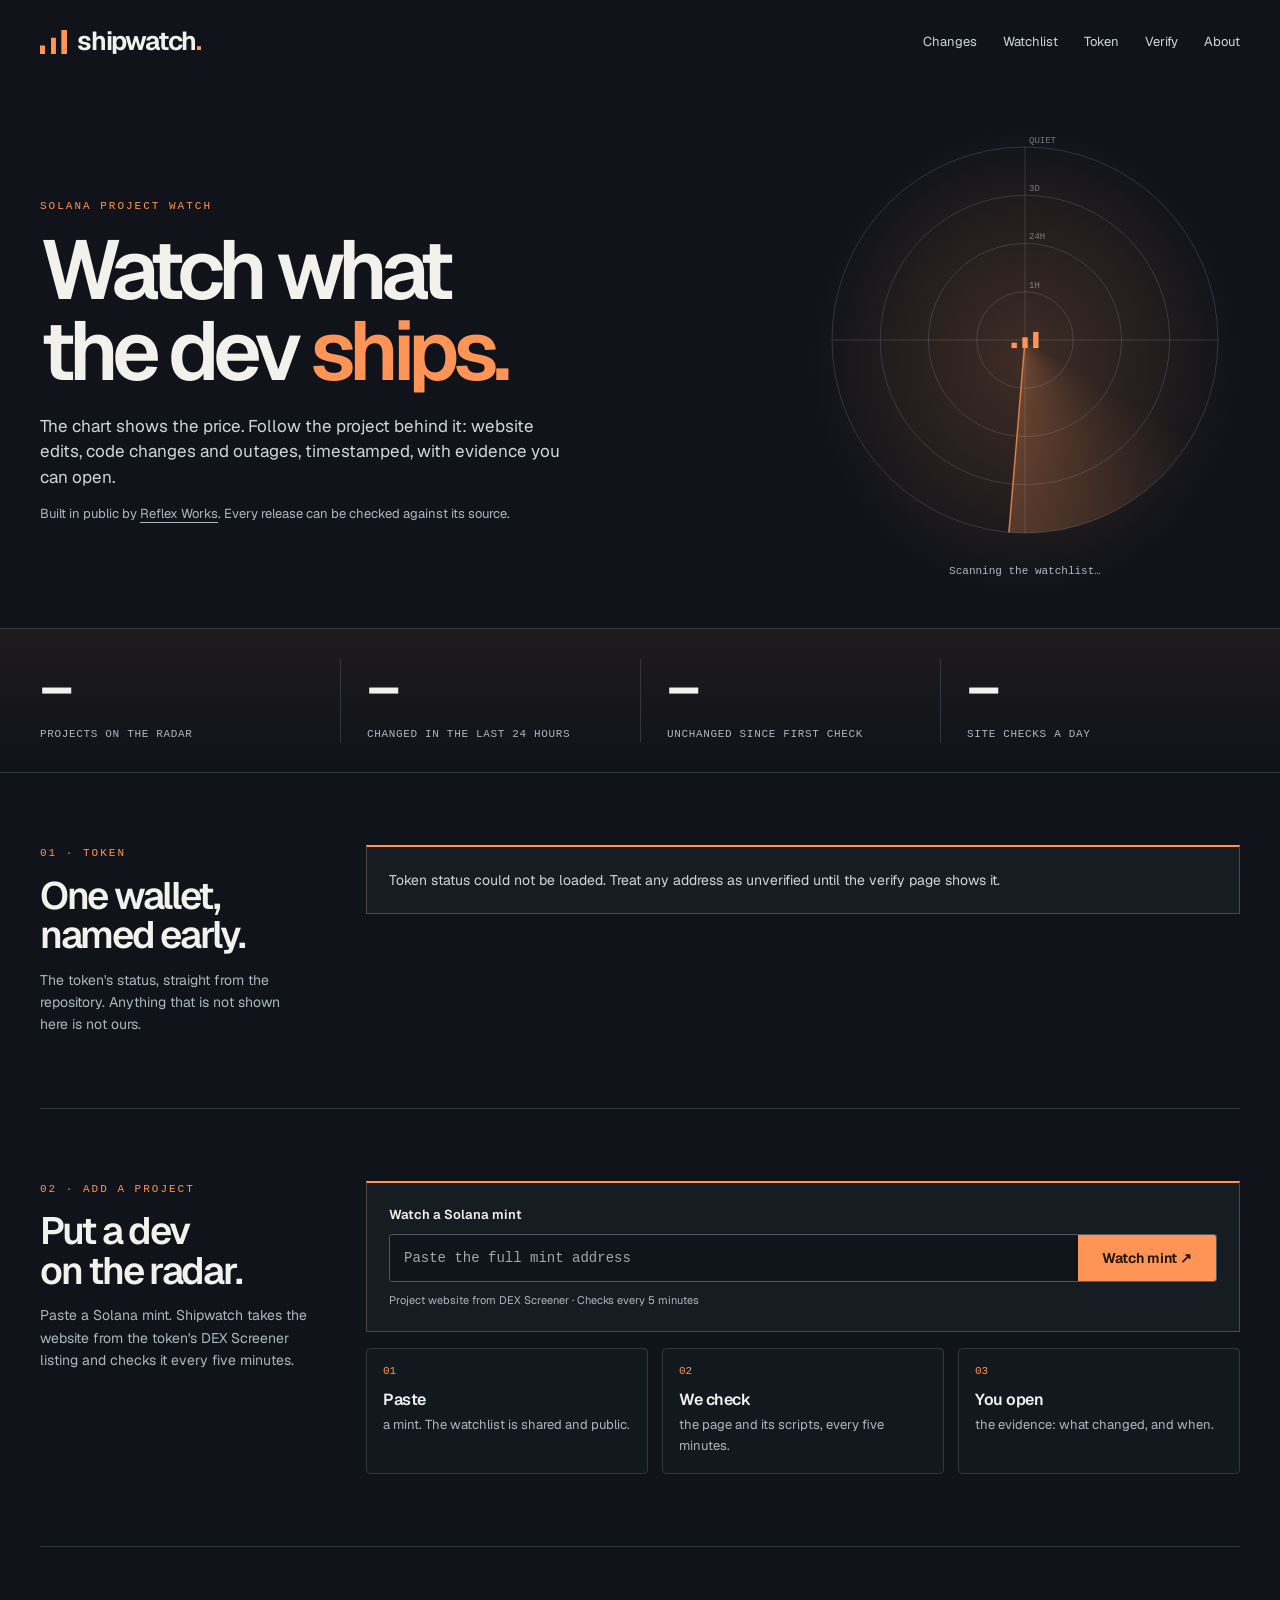
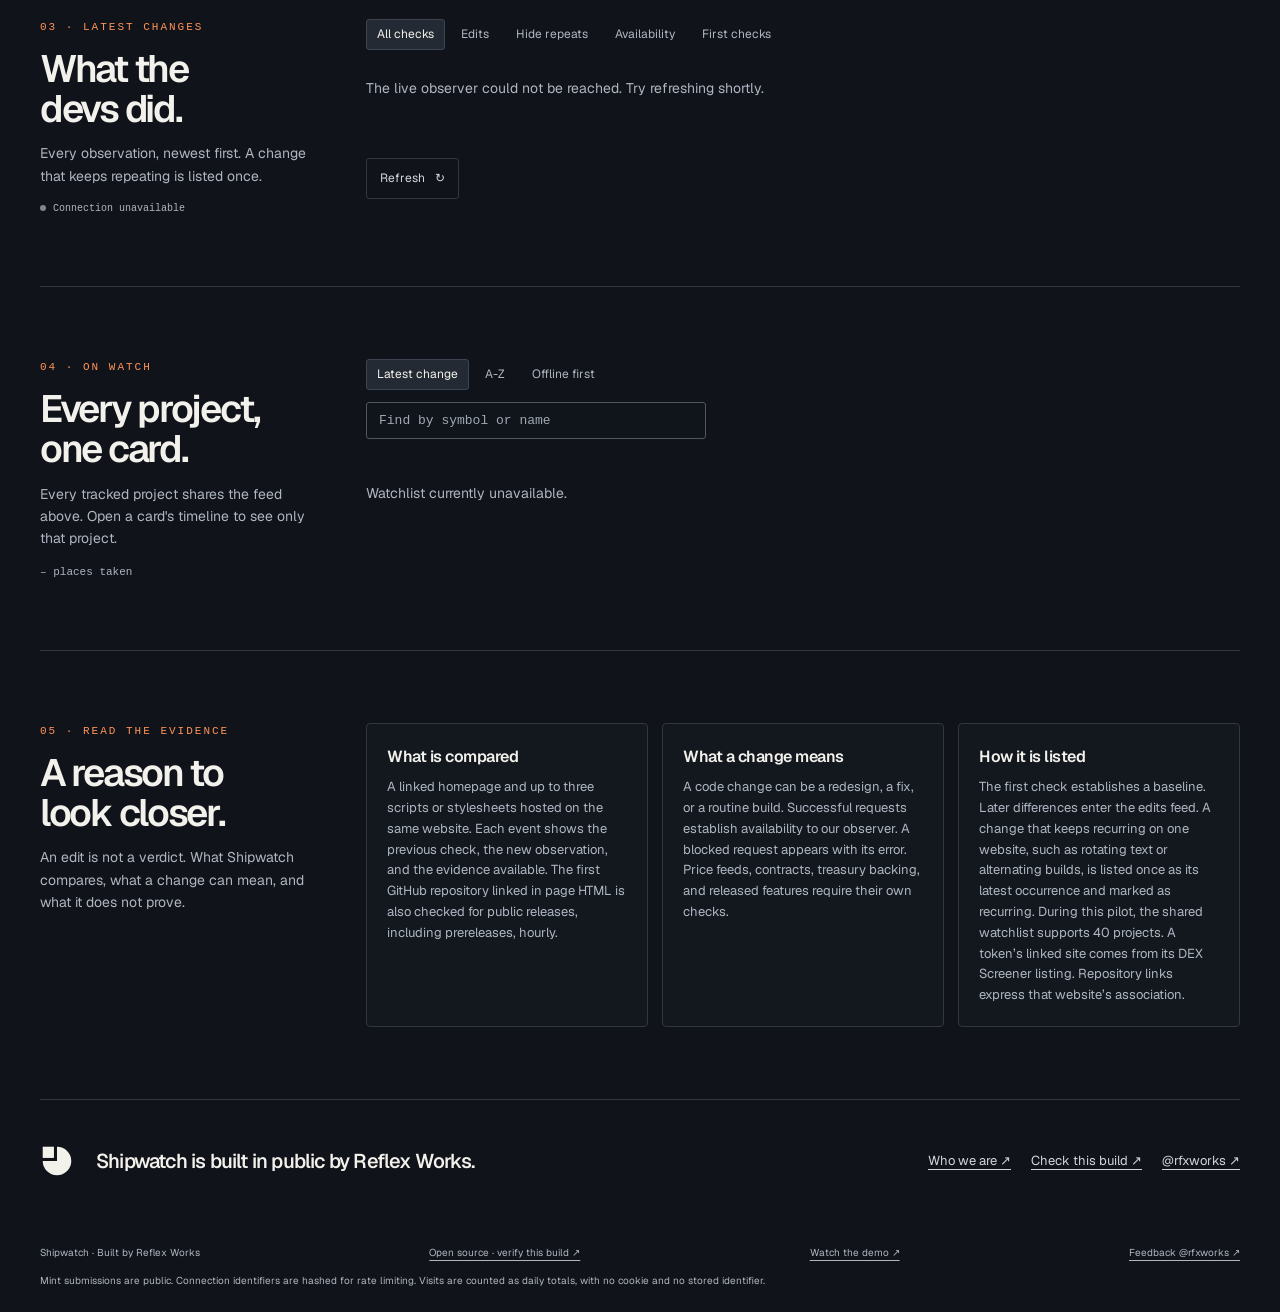
==== commit b3eaadbb: "Shipwatch 1.4.1: sort the watchlist by latest change, A-Z or offline first A small control above the" ====
--- a/site/index.html
+++ b/site/index.html
@@ -105,6 +105,11 @@
       </div>
       <div class="block-body">
         <aside id="watchlist" class="watchlist">
+          <div id="watchlist-sort" class="filters watchlist-sort" role="group" aria-label="Sort the watchlist">
+            <button type="button" data-sort="latest" aria-pressed="true">Latest change</button>
+            <button type="button" data-sort="az" aria-pressed="false">A-Z</button>
+            <button type="button" data-sort="offline" aria-pressed="false">Offline first</button>
+          </div>
           <input id="watch-search" class="watch-search" type="search" aria-label="Find a project on the watchlist" placeholder="Find by symbol or name" autocomplete="off" spellcheck="false">
           <ul id="targets"></ul>
           <p id="search-empty" class="watchlist-note" role="status" hidden>No project matches.</p>
--- a/site/style.css
+++ b/site/style.css
@@ -219,6 +219,7 @@
 .refresh{width:auto;flex:0 0 auto;margin-top:0;gap:10px}
 .watchlist{border:0;padding:0}
 .watch-search{max-width:340px;margin-bottom:16px;padding:10px 12px;font-size:13px}
+.watchlist-sort{flex-wrap:wrap;min-width:0;overflow:visible;margin-bottom:12px}
 #targets{display:grid;grid-template-columns:repeat(auto-fill,minmax(232px,1fr));gap:14px}
 #more-targets{display:block;width:100%;margin-top:16px}
 .target{display:flex;flex-direction:column;min-width:0;border:1px solid var(--line);border-radius:4px;background:var(--panel);padding:16px;overflow-wrap:normal;transition:border-color .2s,transform .2s}
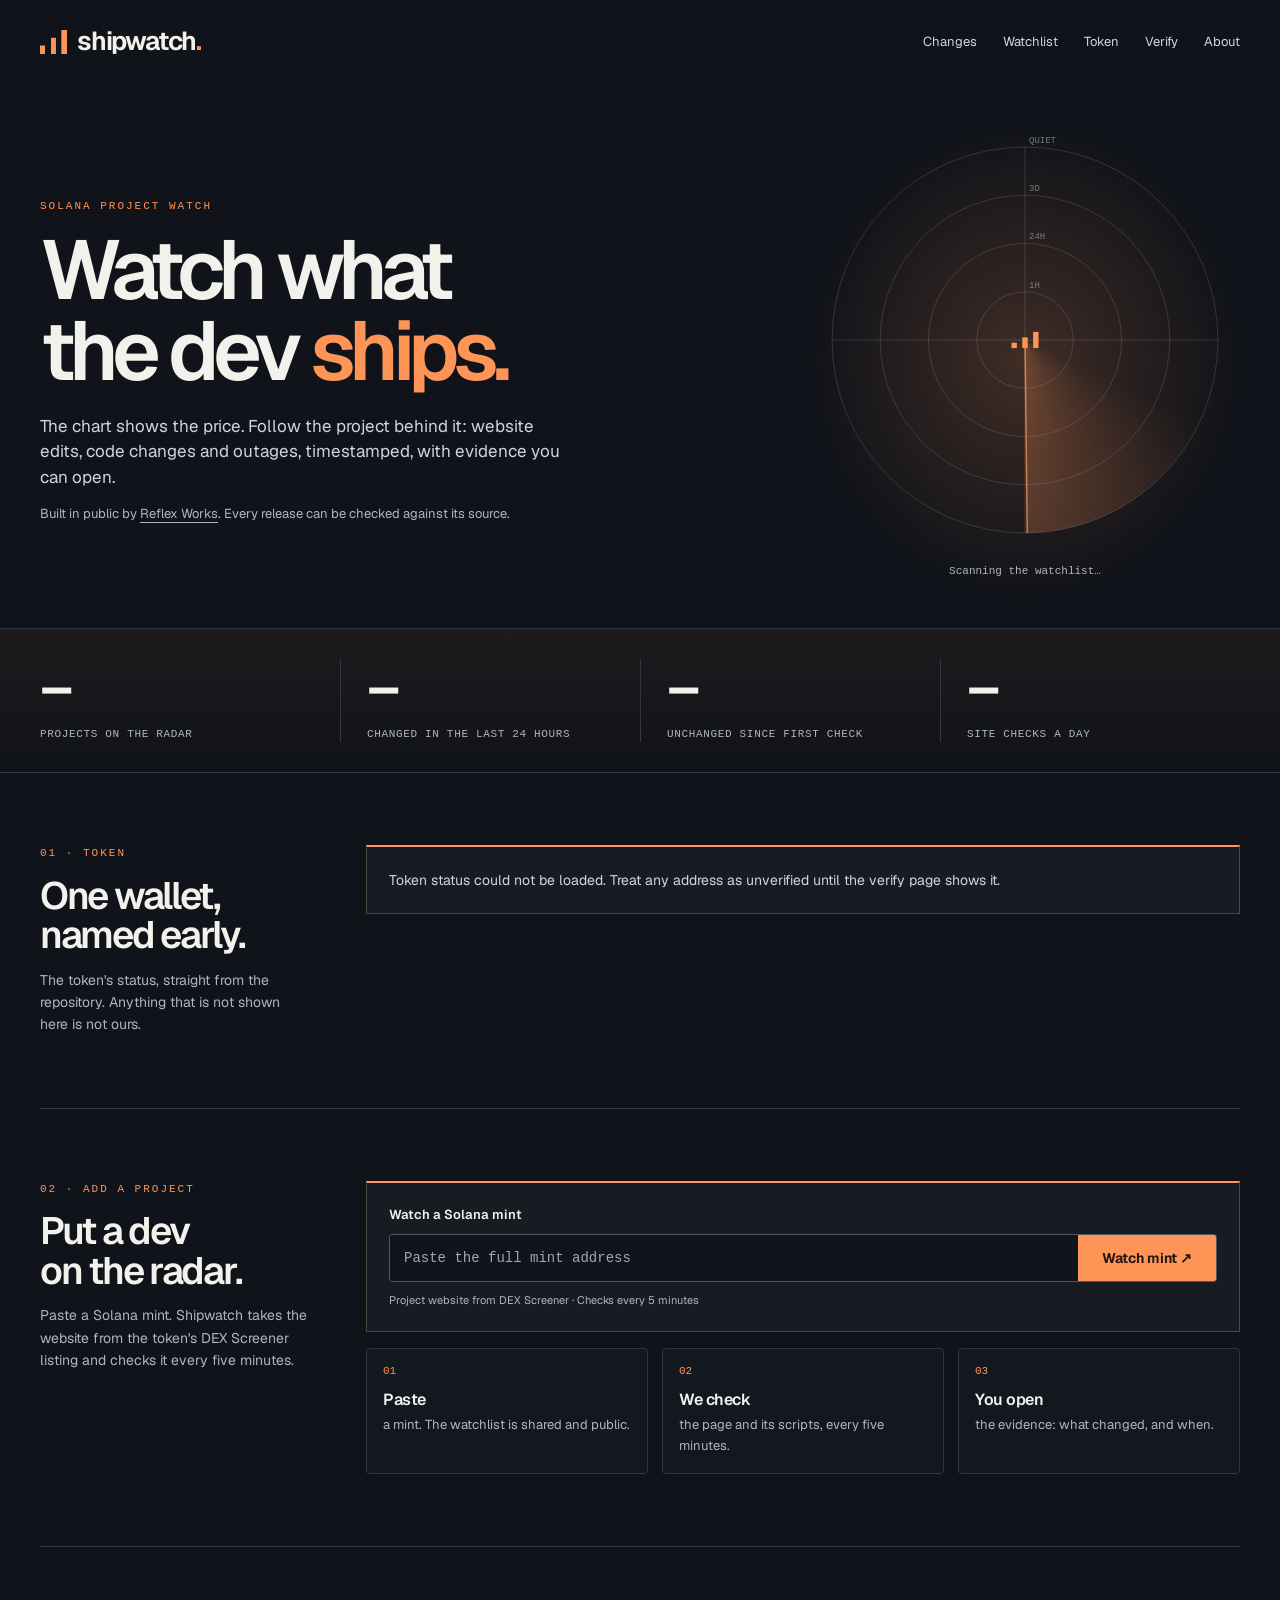
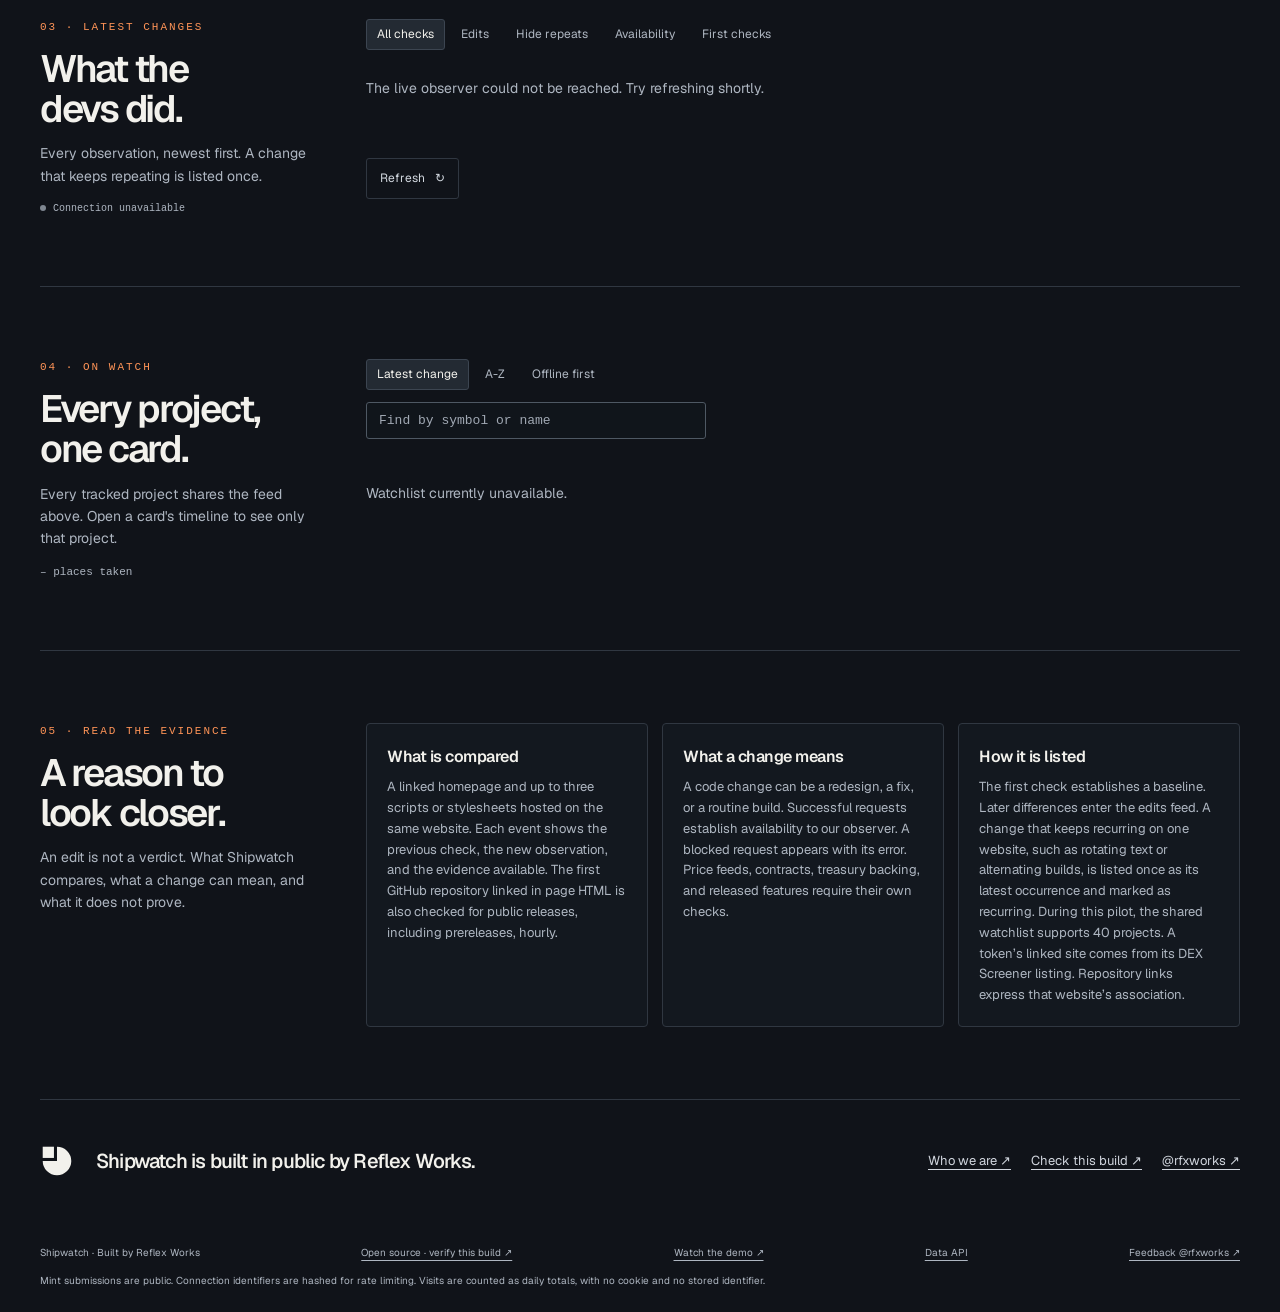
==== commit 505d52d7: "Shipwatch 1.4.3: read the public data through a documented API page A new Data API page, linked from" ====
--- a/site/index.html
+++ b/site/index.html
@@ -134,7 +134,7 @@
       <p class="maker-links"><a href="./about.html">Who we are ↗</a><a href="./verify.html">Check this build ↗</a><a href="https://x.com/rfxworks">@rfxworks ↗</a></p>
     </section>
   </main>
-  <footer class="wrap footer"><span>Shipwatch · Built by Reflex Works</span><a id="build-link" href="./verify.html">Open source · verify this build ↗</a><a href="./demo.mp4">Watch the demo ↗</a><a href="https://x.com/rfxworks">Feedback @rfxworks ↗</a><span>Mint submissions are public. Connection identifiers are hashed for rate limiting. Visits are counted as daily totals, with no cookie and no stored identifier.</span></footer>
+  <footer class="wrap footer"><span>Shipwatch · Built by Reflex Works</span><a id="build-link" href="./verify.html">Open source · verify this build ↗</a><a href="./demo.mp4">Watch the demo ↗</a><a href="./api.html">Data API</a><a href="https://x.com/rfxworks">Feedback @rfxworks ↗</a><span>Mint submissions are public. Connection identifiers are hashed for rate limiting. Visits are counted as daily totals, with no cookie and no stored identifier.</span></footer>
   <noscript>Enable JavaScript to use the live watchlist and change feed.</noscript>
 </body>
 </html>
--- a/site/style.css
+++ b/site/style.css
@@ -60,6 +60,7 @@
 .event-kind::before{content:"";display:inline-block;width:6px;height:6px;background:currentColor}
 .event-repeat{color:var(--soft);border-left:1px solid var(--line);padding-left:7px;font-size:9px;letter-spacing:.04em}
 .event-association{color:#ffd08f;border-left:1px solid var(--line);padding-left:7px;font-size:9px;letter-spacing:.04em}
+.event-new{color:var(--bg);background:var(--orange);padding:0 5px;font-size:9px;font-weight:700;letter-spacing:.04em}
 .event[data-kind=baseline] .event-kind{color:#a8b2be}
 .event[data-kind=recovered] .event-kind{color:var(--green)}
 .event[data-kind=unavailable] .event-kind{color:var(--red)}
@@ -168,6 +169,7 @@
 .hash-table .bad{color:var(--red)}
 .hash-table .pending{color:var(--soft)}
 .commands{margin:0;background:#10151b;border:1px solid var(--line);padding:16px;overflow-x:auto;font:12px/1.7 var(--mono);color:#d9dfe6;white-space:pre}
+.api .facts+.commands{margin-top:16px}
 @media(max-width:820px){.verify-block{grid-template-columns:1fr;gap:16px;padding-block:28px}.verify-lede{font-size:15px}.facts>div{grid-template-columns:1fr;gap:2px}.hash-table td:nth-child(2),.hash-table th:nth-child(2){display:none}}
 
 /* ---- The page as a sequence of blocks ------------------------------------
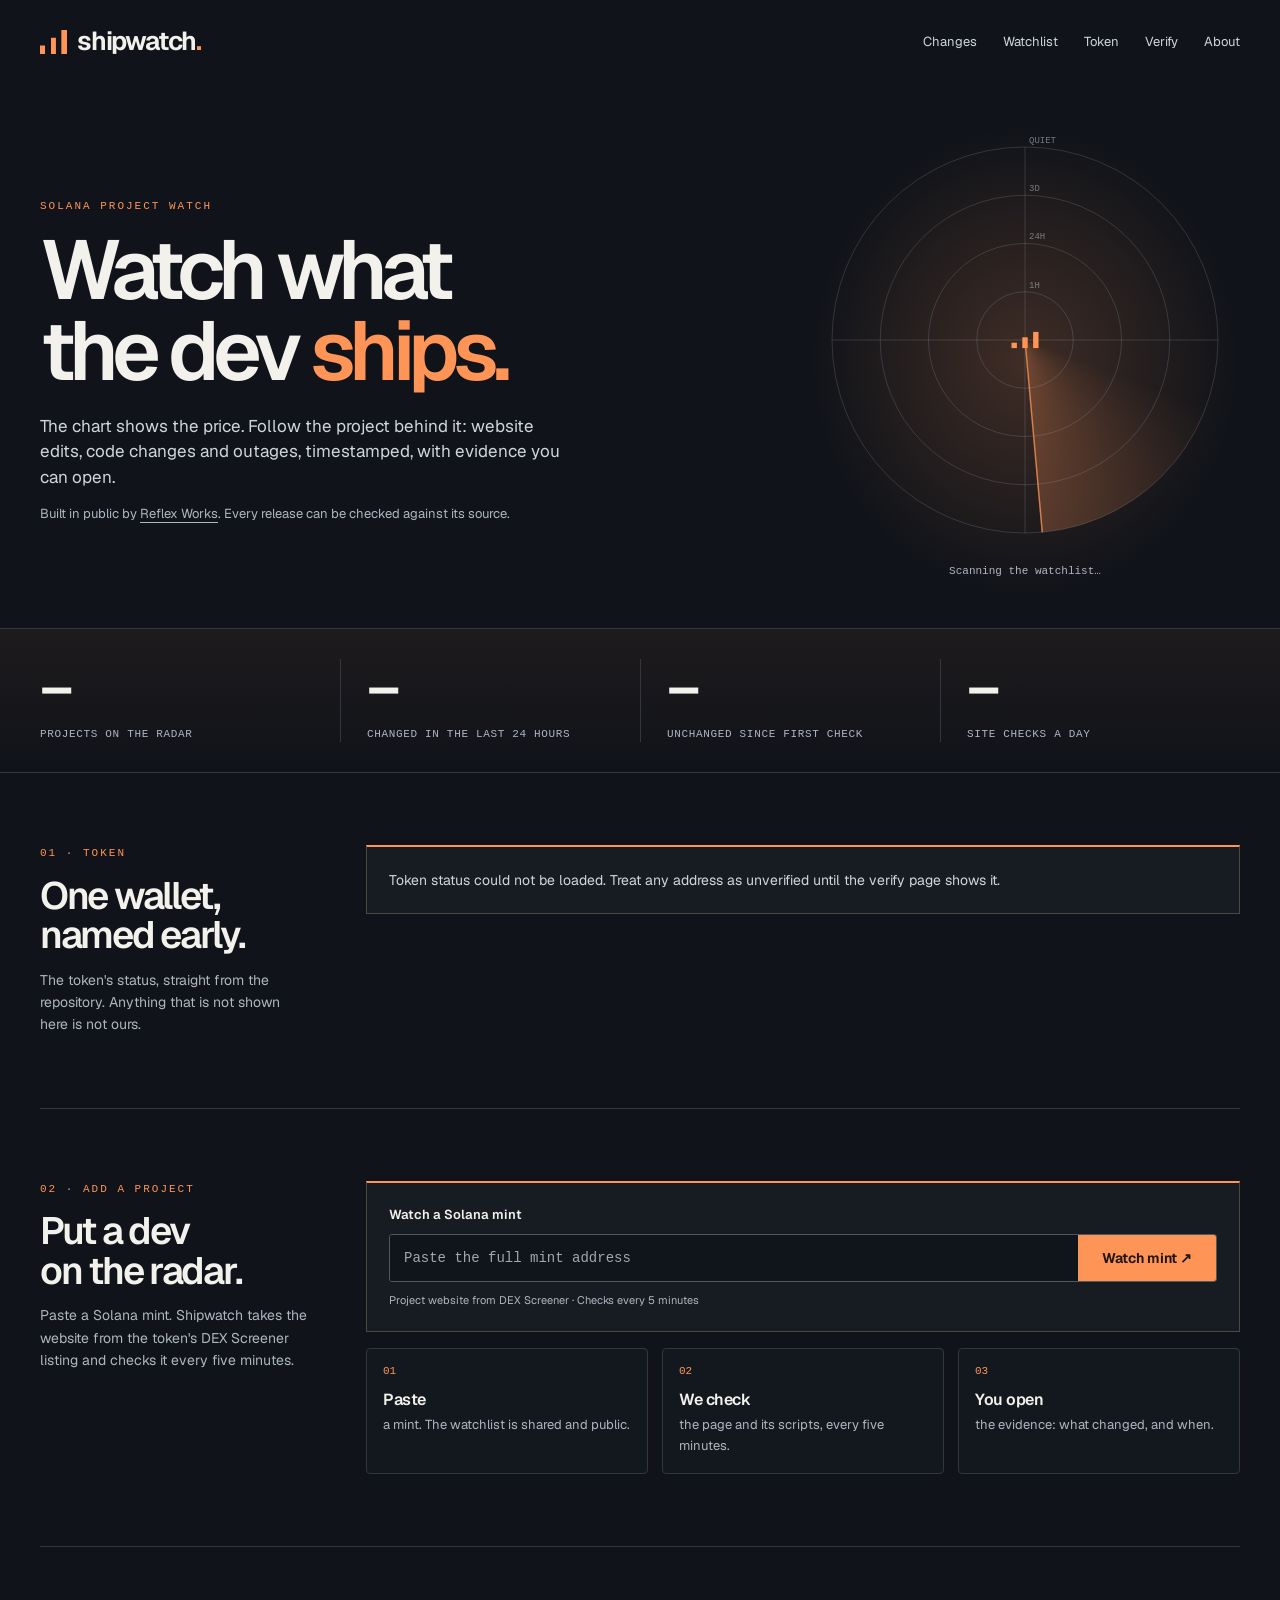
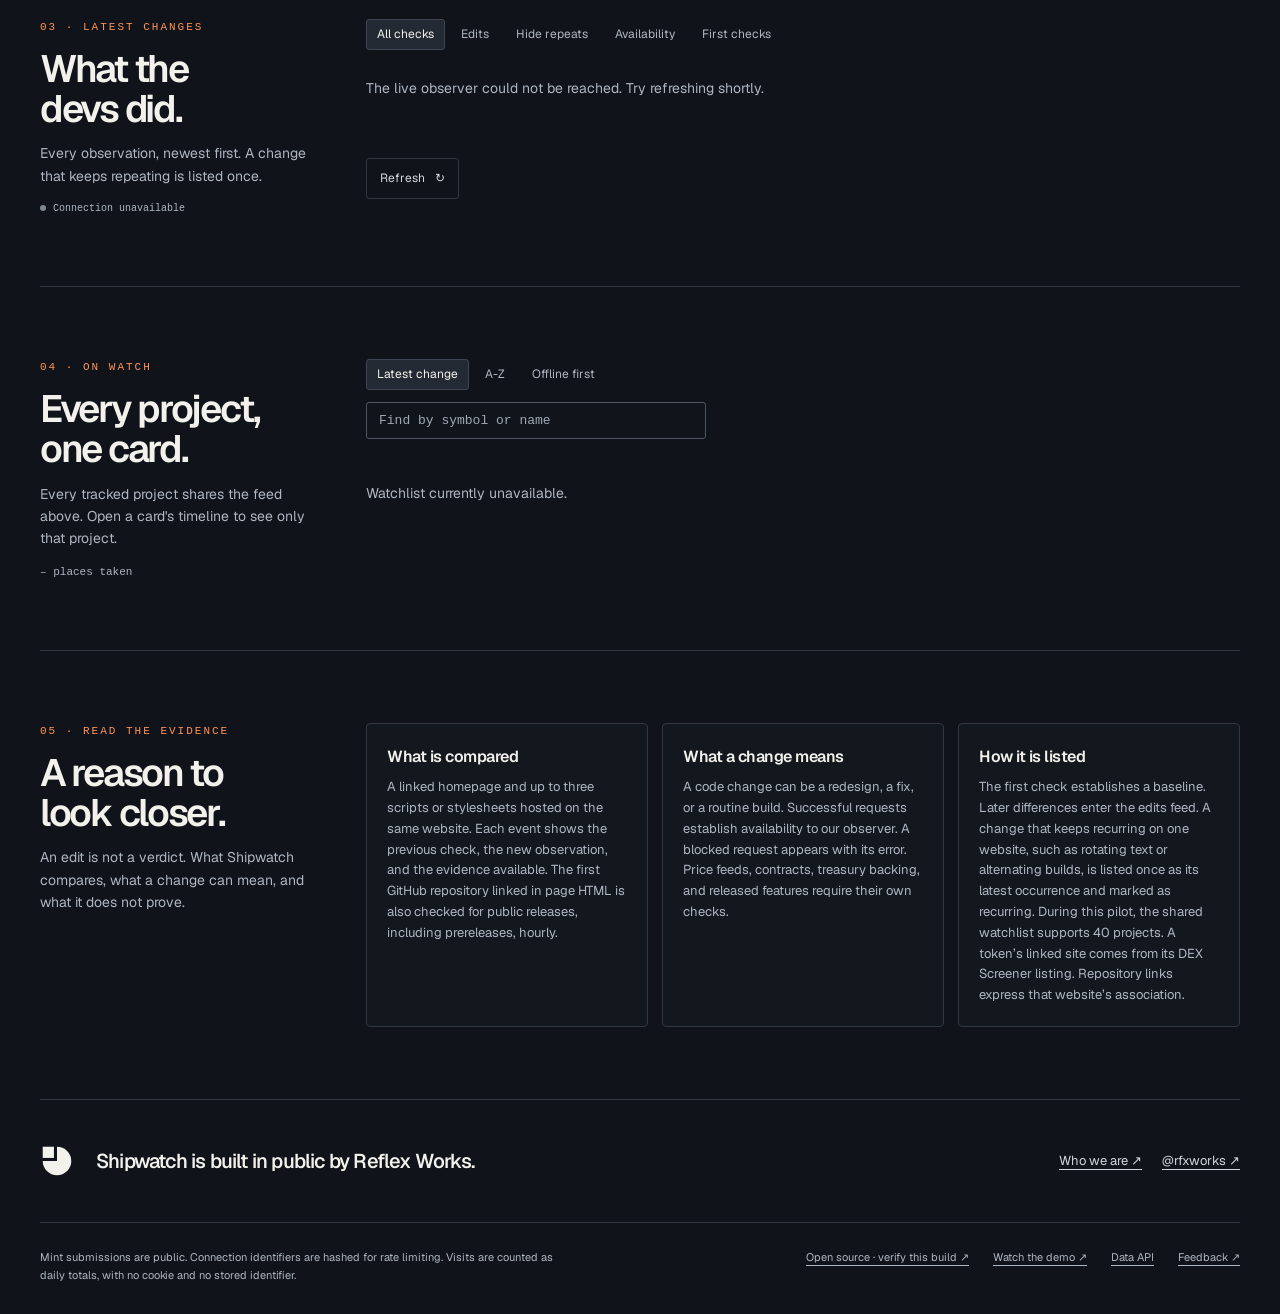
==== commit 187d8544: "Shipwatch 1.4.4: a clearer foot of the page The studio line and the page foot now sit in two ruled r" ====
--- a/site/index.html
+++ b/site/index.html
@@ -131,10 +131,13 @@
     <section class="maker wrap reveal" aria-label="Who builds this">
       <svg class="maker-mark" viewBox="0 0 100 100" aria-hidden="true"><path d="M50 50 L50 8 A42 42 0 1 1 8 50 Z" fill="currentColor"/><rect x="8" y="8" width="33" height="33" fill="currentColor"/></svg>
       <p class="maker-line">Shipwatch is built in public by Reflex Works.</p>
-      <p class="maker-links"><a href="./about.html">Who we are ↗</a><a href="./verify.html">Check this build ↗</a><a href="https://x.com/rfxworks">@rfxworks ↗</a></p>
+      <p class="maker-links"><a href="./about.html">Who we are ↗</a><a href="https://x.com/rfxworks">@rfxworks ↗</a></p>
     </section>
   </main>
-  <footer class="wrap footer"><span>Shipwatch · Built by Reflex Works</span><a id="build-link" href="./verify.html">Open source · verify this build ↗</a><a href="./demo.mp4">Watch the demo ↗</a><a href="./api.html">Data API</a><a href="https://x.com/rfxworks">Feedback @rfxworks ↗</a><span>Mint submissions are public. Connection identifiers are hashed for rate limiting. Visits are counted as daily totals, with no cookie and no stored identifier.</span></footer>
+  <footer class="wrap footer">
+    <span class="footer-note">Mint submissions are public. Connection identifiers are hashed for rate limiting. Visits are counted as daily totals, with no cookie and no stored identifier.</span>
+    <p class="footer-links"><a id="build-link" href="./verify.html">Open source · verify this build ↗</a><a href="./demo.mp4">Watch the demo ↗</a><a href="./api.html">Data API</a><a href="https://x.com/rfxworks">Feedback ↗</a></p>
+  </footer>
   <noscript>Enable JavaScript to use the live watchlist and change feed.</noscript>
 </body>
 </html>
--- a/site/style.css
+++ b/site/style.css
@@ -114,8 +114,10 @@
 .coverage h2{font-size:35px;letter-spacing:-.06em}
 .coverage>div>p:not(.eyebrow){color:var(--soft);font-size:13px}
 .coverage>div>p+p{margin-top:12px}
-.footer{display:flex;flex-wrap:wrap;justify-content:space-between;gap:12px;padding-block:23px;font-size:10px;color:var(--soft)}
+.footer{display:flex;flex-wrap:wrap;justify-content:space-between;align-items:baseline;gap:10px 40px;padding-block:26px 30px;font-size:11px;color:var(--soft)}
 .footer>span:last-child{width:100%}
+.footer-note{flex:1 1 340px;max-width:540px}
+.footer-links{display:flex;flex-wrap:wrap;gap:8px 24px}
 @media(max-width:950px){.workspace{grid-template-columns:minmax(0,1fr) 260px;gap:24px}.hero{gap:25px}.watchlist{padding-left:20px}}
 @media(max-width:680px){
  .wrap{width:calc(100% - 32px)}.header{height:65px}.brand{font-size:22px}.brand-mark{width:22px;height:21px}nav{gap:13px;font-size:11px}
@@ -243,7 +245,7 @@
 .cards article{min-width:0;border:1px solid var(--line);border-radius:4px;background:rgba(23,28,35,.6);padding:20px}
 .cards h3{font-size:16px;font-weight:600;letter-spacing:-.03em;margin-bottom:8px}
 .cards p{font-size:13px;color:var(--soft)}
-.maker{display:flex;flex-wrap:wrap;align-items:center;gap:14px 22px;padding-block:44px}
+.maker{display:flex;flex-wrap:wrap;align-items:center;gap:14px 22px;padding-block:44px;border-bottom:1px solid var(--line)}
 .maker-mark{width:34px;height:34px;flex-shrink:0;color:var(--ink)}
 .maker-line{font-size:20px;font-weight:550;letter-spacing:-.04em}
 .maker-links{display:flex;flex-wrap:wrap;gap:8px 20px;margin-left:auto;font-size:13px;color:#d0d5dd}
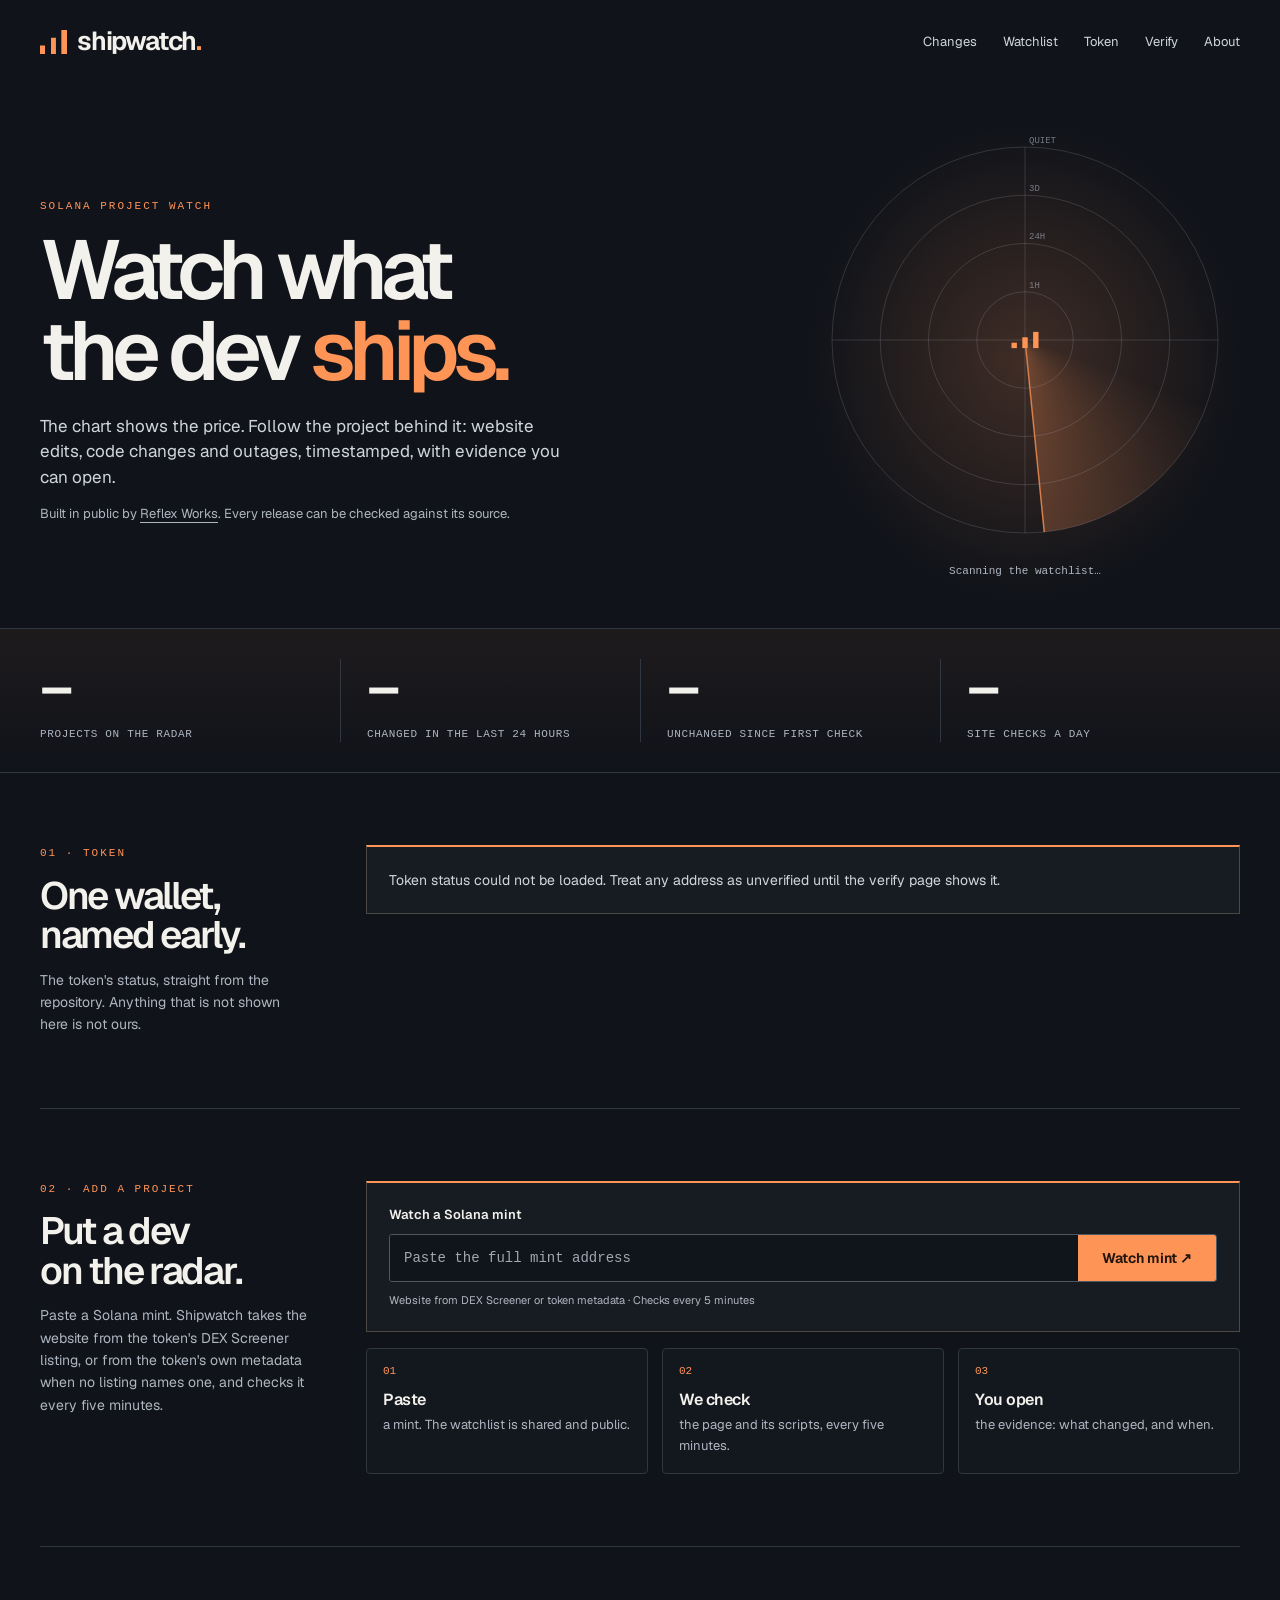
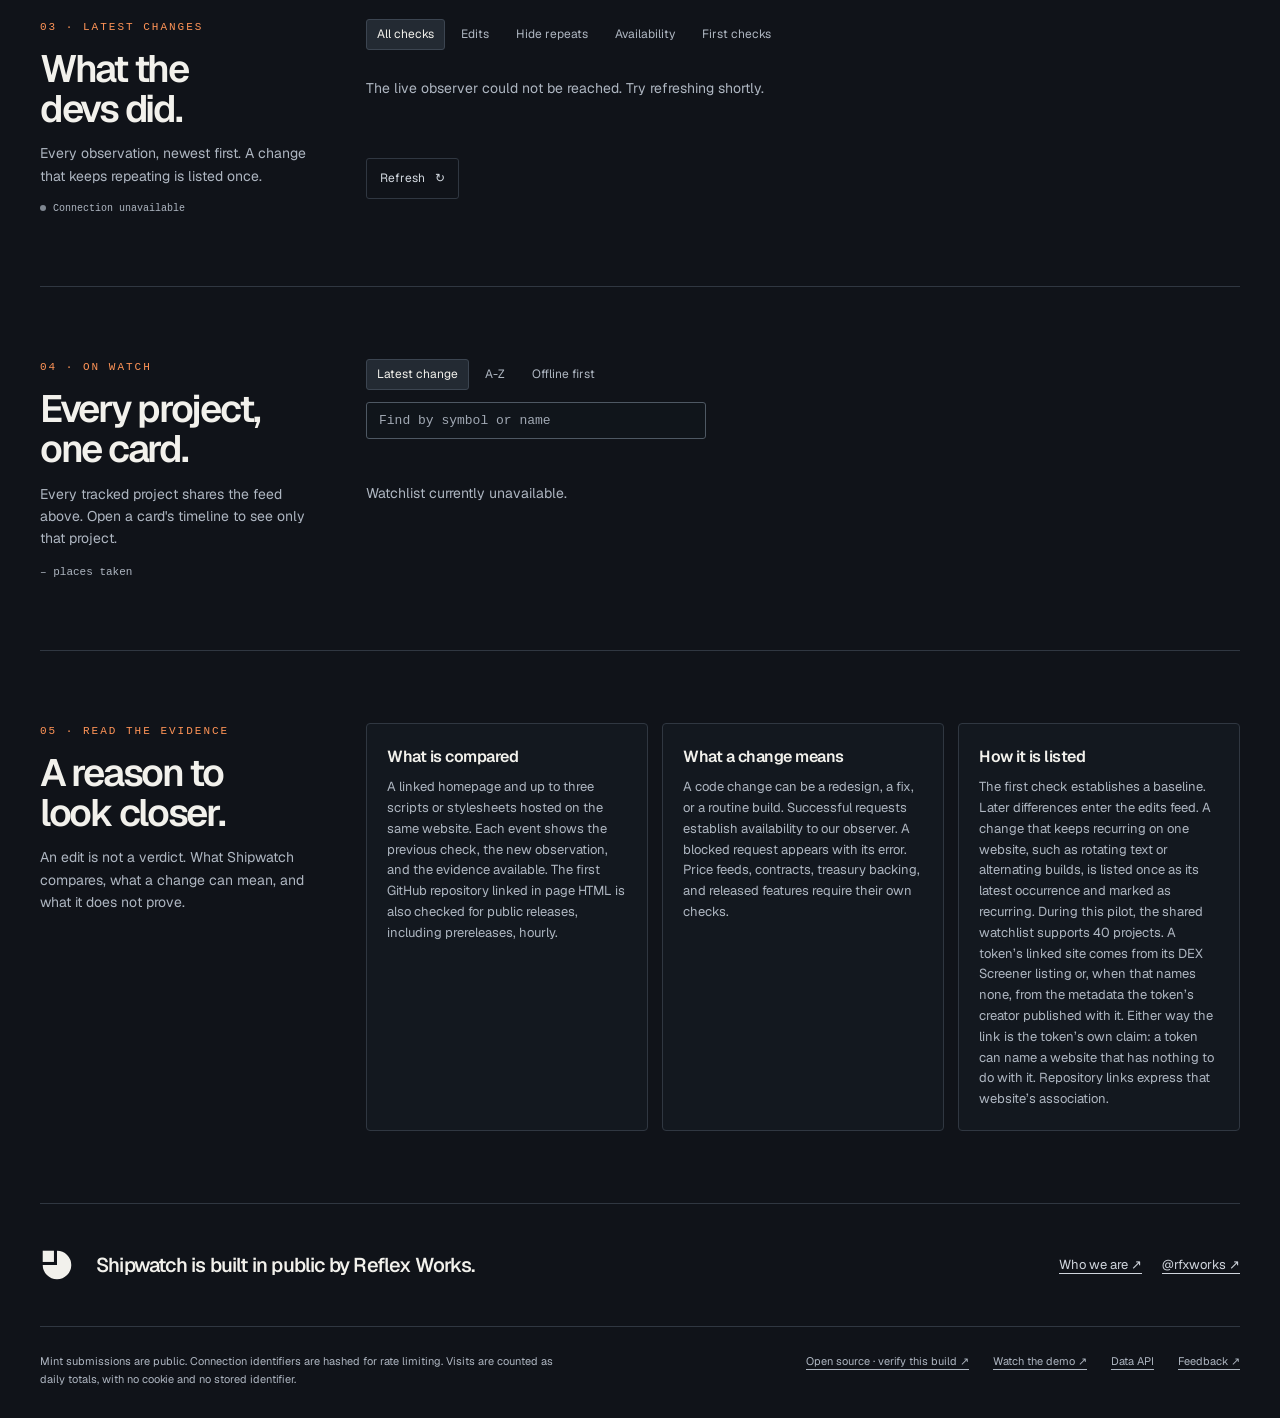
==== commit 8f237f7e: "Shipwatch 1.5.0: watch a coin that has no website on DEX Screener When DEX Screener lists no website" ====
--- a/site/index.html
+++ b/site/index.html
@@ -54,12 +54,12 @@
     </section>
 
     <section id="add" class="block wrap" aria-labelledby="add-heading">
-      <div class="block-label reveal"><p class="eyebrow">02 · ADD A PROJECT</p><h2 id="add-heading">Put a dev<br>on the radar.</h2><p class="block-lede">Paste a Solana mint. Shipwatch takes the website from the token's DEX Screener listing and checks it every five minutes.</p></div>
+      <div class="block-label reveal"><p class="eyebrow">02 · ADD A PROJECT</p><h2 id="add-heading">Put a dev<br>on the radar.</h2><p class="block-lede">Paste a Solana mint. Shipwatch takes the website from the token's DEX Screener listing, or from the token's own metadata when no listing names one, and checks it every five minutes.</p></div>
       <div class="block-body reveal">
         <form id="watch-form" class="watch-form">
           <label for="mint">Watch a Solana mint</label>
           <div class="watch-input"><input id="mint" name="mint" spellcheck="false" autocomplete="off" placeholder="Paste the full mint address" required minlength="32" maxlength="44"><button id="watch-submit" type="submit">Watch mint <span aria-hidden="true">↗</span></button></div>
-          <div class="form-foot"><span>Project website from DEX Screener · Checks every 5 minutes</span><span id="form-status" role="status"></span></div>
+          <div class="form-foot"><span>Website from DEX Screener or token metadata · Checks every 5 minutes</span><span id="form-status" role="status"></span></div>
         </form>
         <ol class="steps">
           <li><b>Paste</b><span>a mint. The watchlist is shared and public.</span></li>
@@ -124,7 +124,7 @@
       <div class="block-body cards reveal">
         <article><h3>What is compared</h3><p>A linked homepage and up to three scripts or stylesheets hosted on the same website. Each event shows the previous check, the new observation, and the evidence available. The first GitHub repository linked in page HTML is also checked for public releases, including prereleases, hourly.</p></article>
         <article><h3>What a change means</h3><p>A code change can be a redesign, a fix, or a routine build. Successful requests establish availability to our observer. A blocked request appears with its error. Price feeds, contracts, treasury backing, and released features require their own checks.</p></article>
-        <article><h3>How it is listed</h3><p>The first check establishes a baseline. Later differences enter the edits feed. A change that keeps recurring on one website, such as rotating text or alternating builds, is listed once as its latest occurrence and marked as recurring. During this pilot, the shared watchlist supports 40 projects. A token’s linked site comes from its DEX Screener listing. Repository links express that website’s association.</p></article>
+        <article><h3>How it is listed</h3><p>The first check establishes a baseline. Later differences enter the edits feed. A change that keeps recurring on one website, such as rotating text or alternating builds, is listed once as its latest occurrence and marked as recurring. During this pilot, the shared watchlist supports 40 projects. A token’s linked site comes from its DEX Screener listing or, when that names none, from the metadata the token’s creator published with it. Either way the link is the token’s own claim: a token can name a website that has nothing to do with it. Repository links express that website’s association.</p></article>
       </div>
     </section>
 
